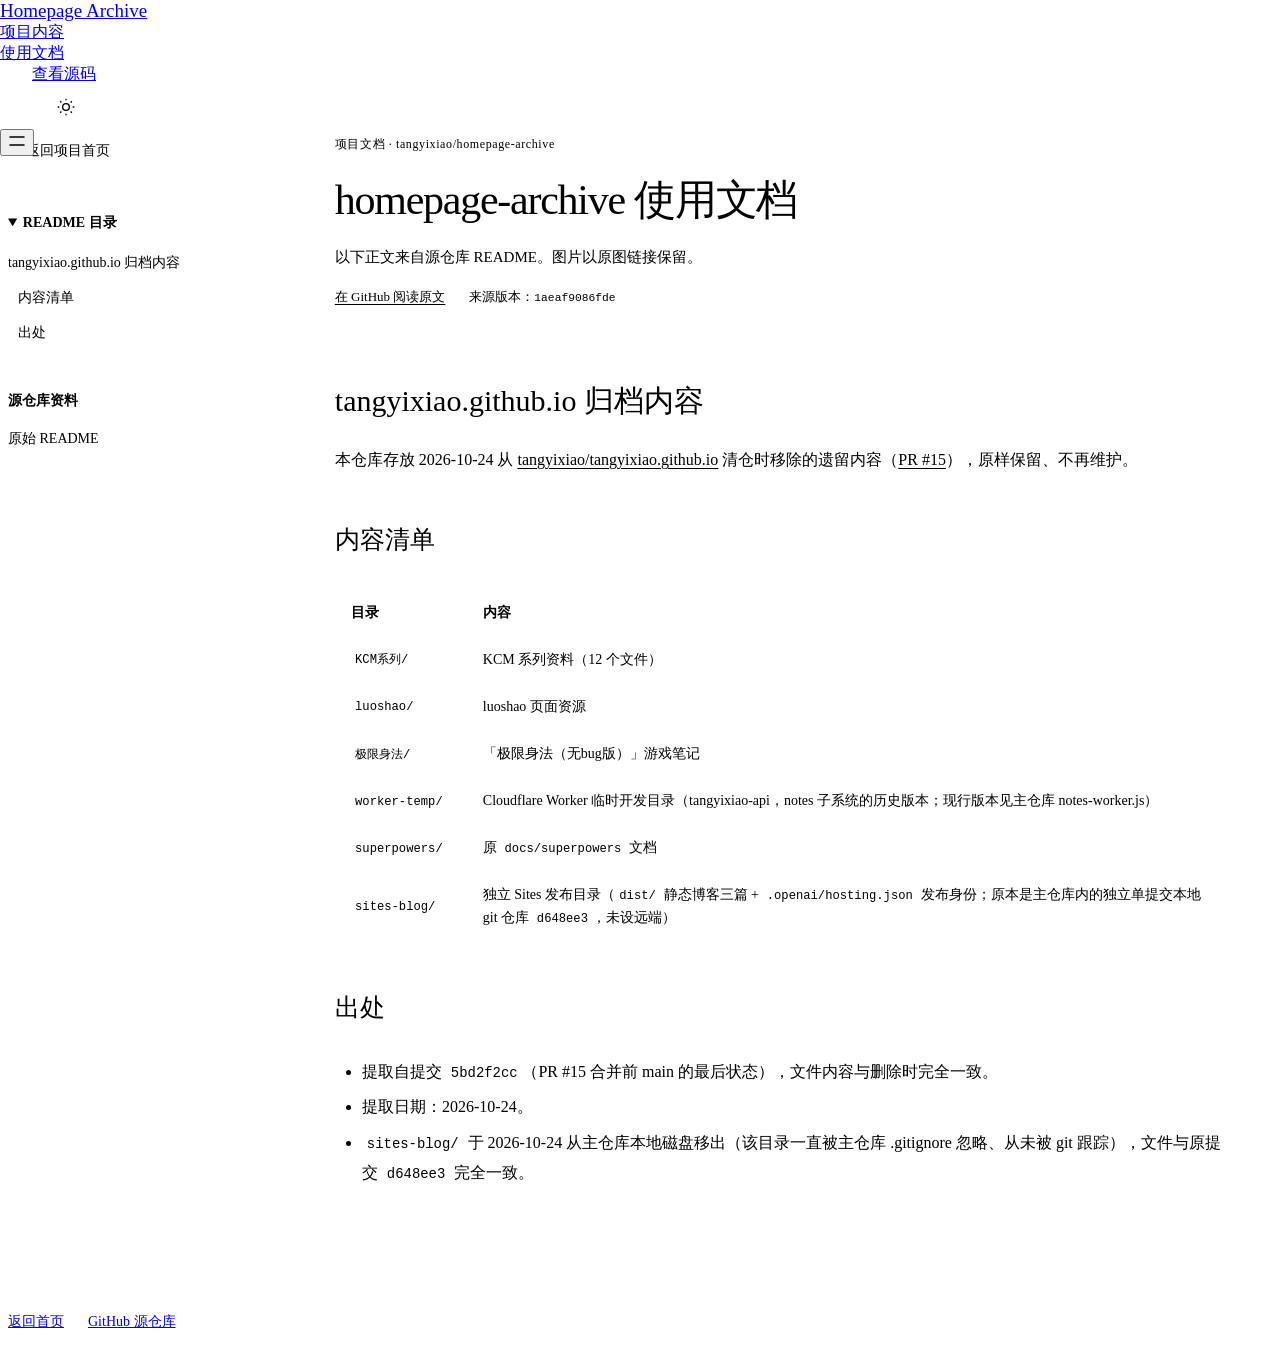
==== docs.html @ c4706e4e "docs(pages): add project introduction website" ====
<!doctype html>
<html lang="zh-CN" data-project="homepage-archive" data-docs="true"><head>
<meta charset="utf-8"><meta name="viewport" content="width=device-width, initial-scale=1">
<title>homepage-archive · 使用文档</title><link rel="stylesheet" href="assets/system.css"><link rel="stylesheet" href="assets/ui/cards.css"><link rel="stylesheet" href="assets/motion/motion.css"><link rel="stylesheet" href="assets/layout/layout.css"><link rel="stylesheet" href="assets/page.css"><!-- <html lang="en" data-radius="sharp">; keep this <style> after the links: layout.css resets --ly-scale -->
<style>
:root {
  --p-bg: #fafafa; --p-surface: #f0f1f3; --p-ink: #171717; --p-muted: #595959;
  --p-accent: #1748ca; --p-accent-ink: #fafafa; --p-action: #1748ca; --p-action-ink: #fafafa;
  --p-inv-bg: #171717; --p-inv-surface: #242424; --p-inv-ink: #fafafa; --p-inv-muted: #9b9b9b;
  --p-inv-accent: #fafafa; --p-inv-accent-ink: #171717; --p-inv-action: #fafafa; --p-inv-action-ink: #171717;
  --font-display: "Geist", system-ui, sans-serif;
  --font-text: "Geist", system-ui, sans-serif;
  --font-mono: "Geist Mono", ui-monospace, "SFMono-Regular", Menlo, Consolas, monospace;
  --display-weight: 500;
  --display-tracking: -0.035em;
  --display-tracking-xl: -0.045em;
}
</style><style>html[data-theme="light"]{--p-bg:#fafafa;--p-surface:#f0f1f3;--p-ink:#171717;--p-muted:#595959;--p-accent:#1748ca;--p-accent-ink:#ffffff;--p-action:#1748ca;--p-action-ink:#ffffff;color-scheme:light}html[data-theme="dark"]{--p-bg:#131517;--p-surface:#202427;--p-ink:#f0f1f2;--p-muted:#b5bbc1;--p-accent:#a4c2ff;--p-accent-ink:#131517;--p-action:#a4c2ff;--p-action-ink:#131517;color-scheme:dark}</style><script src="assets/theme.js"></script><link rel="icon" href="favicon.svg" type="image/svg+xml">
<link rel="stylesheet" href="assets/docs.css"></head><body class="docs-page">
<header class="nav"><div class="wrap nav__bar"><a class="skip-link" href="#docs-content">跳到正文</a><a class="nav__logo" href="index.html#top">Homepage Archive</a><nav class="nav__links" aria-label="章节导航"><div class="nav__item"><a class="nav__link" href="index.html#work">项目内容</a></div><div class="nav__item"><a class="nav__link" href="docs.html">使用文档</a></div></nav><div class="nav__actions"><a class="btn btn--primary" href="https://github.com/tangyixiao/homepage-archive">查看源码</a><button class="theme-toggle" type="button" data-theme-toggle aria-label="切换深浅色" aria-pressed="false"><svg width="20" height="20" viewBox="0 0 24 24" fill="none" stroke="currentColor" stroke-width="1.6" aria-hidden="true"><circle cx="12" cy="12" r="4"/><path d="M12 2v2m0 16v2M2 12h2m16 0h2M5 5l1.5 1.5m11 11L19 19M5 19l1.5-1.5m11-11L19 5"/></svg></button></div><button class="nav__toggle" type="button" aria-expanded="false" aria-label="菜单"><svg width="18" height="18" viewBox="0 0 18 18" aria-hidden="true"><path d="M2 5h14M2 13h14" stroke="currentColor" stroke-width="1.6" stroke-linecap="round"/></svg></button></div></header>
<main class="docs-shell wrap" id="top">
<aside class="docs-sidebar" aria-label="文档导航">
<a class="docs-home" href="index.html">← 返回项目首页</a>
<details class="docs-toc" open><summary>README 目录</summary><nav aria-label="README 目录"><ol><li class="docs-level-1"><a href="#tangyixiaogithubio-归档内容">tangyixiao.github.io 归档内容</a></li><li class="docs-level-2"><a href="#内容清单">内容清单</a></li><li class="docs-level-2"><a href="#出处">出处</a></li></ol></nav></details>
<div class="docs-resources"><p>源仓库资料</p><ul><li><a href="https://github.com/tangyixiao/homepage-archive/blob/1aeaf9086fde615fcf090c65d176215f08073a27/README.md">原始 README</a></li></ul></div>
</aside>
<div class="docs-main"><header class="docs-heading"><p class="docs-eyebrow">项目文档 · tangyixiao/homepage-archive</p>
<h1>homepage-archive 使用文档</h1><p>以下正文来自源仓库 README。图片以原图链接保留。</p>
<div class="docs-source"><a href="https://github.com/tangyixiao/homepage-archive/blob/1aeaf9086fde615fcf090c65d176215f08073a27/README.md">在 GitHub 阅读原文</a><span>来源版本：<code>1aeaf9086fde</code></span></div></header>
<article class="docs-markdown" id="docs-content" tabindex="-1"><h1 id="tangyixiaogithubio-归档内容">tangyixiao.github.io 归档内容</h1>
<p>本仓库存放 2026-10-24 从 <a href="https://github.com/tangyixiao/tangyixiao.github.io">tangyixiao/tangyixiao.github.io</a> 清仓时移除的遗留内容（<a href="https://github.com/tangyixiao/tangyixiao.github.io/pull/15">PR #15</a>），原样保留、不再维护。</p>
<h2 id="内容清单">内容清单</h2>
<table>
<thead>
<tr>
<th>目录</th>
<th>内容</th>
</tr>
</thead>
<tbody>
<tr>
<td><code>KCM系列/</code></td>
<td>KCM 系列资料（12 个文件）</td>
</tr>
<tr>
<td><code>luoshao/</code></td>
<td>luoshao 页面资源</td>
</tr>
<tr>
<td><code>极限身法/</code></td>
<td>「极限身法（无bug版）」游戏笔记</td>
</tr>
<tr>
<td><code>worker-temp/</code></td>
<td>Cloudflare Worker 临时开发目录（tangyixiao-api，notes 子系统的历史版本；现行版本见主仓库 notes-worker.js）</td>
</tr>
<tr>
<td><code>superpowers/</code></td>
<td>原 <code>docs/superpowers</code> 文档</td>
</tr>
<tr>
<td><code>sites-blog/</code></td>
<td>独立 Sites 发布目录（<code>dist/</code> 静态博客三篇 + <code>.openai/hosting.json</code> 发布身份；原本是主仓库内的独立单提交本地 git 仓库 <code>d648ee3</code>，未设远端）</td>
</tr>
</tbody>
</table>
<h2 id="出处">出处</h2>
<ul>
<li>提取自提交 <code>5bd2f2cc</code>（PR #15 合并前 main 的最后状态），文件内容与删除时完全一致。</li>
<li>提取日期：2026-10-24。</li>
<li><code>sites-blog/</code> 于 2026-10-24 从主仓库本地磁盘移出（该目录一直被主仓库 .gitignore 忽略、从未被 git 跟踪），文件与原提交 <code>d648ee3</code> 完全一致。</li>
</ul>
</article>
</div></main><footer class="docs-footer wrap"><a href="index.html">返回首页</a><a href="https://github.com/tangyixiao/homepage-archive">GitHub 源仓库</a></footer>
<script type="module" src="assets/system.js"></script></body></html>
---- assets/page.css ----
/* Page composition over the unmodified taste system. Source excerpts and photographs are the work. */
:root{--font-text:"Geist","PingFang SC","Microsoft YaHei",sans-serif;--font-display:"Geist","PingFang SC","Microsoft YaHei",sans-serif}
h1,h2,h3{font-weight:500;text-wrap:balance}h1{max-width:16ch}p{line-height:1.75}.nav__logo{font-size:19px;max-width:45%;overflow-wrap:anywhere}.nav__links{margin-left:auto}.nav__actions{margin-left:32px}.project-fact{margin-top:32px;font-size:14px;color:var(--muted)}
.hero__text{min-width:0}.hero__lead{max-width:40ch}.hero__media.material-media{background:none;border:0;box-shadow:none}.hero__media.material-media> *{width:100%;height:100%;display:block}.material-media .source-preview{height:100%;min-height:480px}.project-picture{display:block;overflow:hidden;width:100%;height:100%;background:var(--surface)}.project-picture img{width:100%;height:100%;object-fit:cover;display:block}.picture--contain img{object-fit:contain}.picture--contain{background:var(--surface)}
.material-stage{overflow:hidden;min-height:0}.material-stage>.project-picture{border-radius:0;background:transparent}.material-stage .picture--contain img{object-fit:contain}.source-preview{display:flex;flex-direction:column;border:1px solid var(--line);background:var(--surface);overflow:hidden;border-radius:var(--r-lg);color:var(--ink)}.source-path{font:500 14px/1.5 var(--font-mono);padding:20px 24px;border-bottom:1px solid var(--line);overflow-wrap:anywhere}.source-preview pre{margin:0;padding:28px 24px;overflow:auto;white-space:pre-wrap;overflow-wrap:anywhere;min-height:0;font:400 15px/1.85 var(--font-mono);color:var(--ink)}
.project-fact:empty{display:none}.statement-source{margin-top:48px;height:320px}.statement-source .source-preview{height:100%}.hero--statement h1{max-width:18ch}.hero--statement .hero__lead{max-width:62ch}.hero--statement .hero__in{max-width:none}
.hero__head{display:grid;grid-template-columns:minmax(0,7fr) minmax(0,4fr);gap:72px}.hero--product h1{font-size:clamp(42px,5vw,72px);max-width:18ch;letter-spacing:-.035em;line-height:1.1}.hero--product .hero__lead{margin-top:0}.hero--product .material-stage{height:100%;min-height:260px;margin-top:32px}.product-intro{align-self:start}.product-intro .project-fact{margin-top:24px}
.work-grid{display:grid;grid-template-columns:minmax(0,5fr) minmax(0,6fr);gap:calc(100% / 12 + 24px)}.feature-rows{margin:0;padding:0;list-style:none}.feature-rows li{padding:24px 0;border-bottom:1px solid var(--line)}.feature-rows li:first-child{padding-top:0}.feature-rows h3{font-size:24px;line-height:1.4;margin:0 0 12px}.feature-rows p{margin:0;font-size:16px;line-height:1.75}.work-material{min-width:0;min-height:400px}.usage-block{height:100%;background:var(--surface);padding:32px;border:1px solid var(--line);border-radius:var(--r-lg);display:flex;flex-direction:column;gap:24px;justify-content:center}.usage-block>p{font-size:20px;margin:0}.usage-block pre{font:400 16px/1.8 var(--font-mono);margin:0;white-space:pre-wrap;overflow-wrap:anywhere}.usage-block .link{align-self:flex-start}.supporting-pictures{display:grid;grid-template-columns:1fr;gap:24px;height:100%;max-height:480px}.supporting-pictures>.project-picture{min-height:0;max-height:228px}.supporting-pictures>.project-picture:only-child{max-height:480px}
.photo-pair{display:grid;grid-template-columns:1fr 1fr;gap:24px;height:calc(100% - 140px);min-height:300px;max-height:520px}.photo-pair a{display:block;overflow:hidden}.photo-pair img{width:100%;height:100%;object-fit:cover;display:block}.flag-field{display:grid;grid-template-columns:repeat(4,1fr);gap:48px;align-items:center;justify-items:center;width:100%;height:100%}.flag-field a{display:block;width:100%;overflow:hidden}.flag-field img{display:block;width:100%;height:auto;max-height:320px;object-fit:contain;image-rendering:auto}
.closing-head{display:grid;grid-template-columns:1fr auto;gap:24px 72px;align-content:start}.closing-head h2{grid-column:1;font-size:clamp(30px,3.4vw,48px);margin:0}.closing-head>p{grid-column:1;max-width:68ch;margin:0;font-size:17px}.closing-head>.btn{grid-column:2;grid-row:1/3;align-self:start}.closing-directory{display:flex;flex-direction:column;justify-content:flex-end;min-height:0}.footer.closing>.wrap{display:grid;grid-template-rows:1fr 1fr;gap:48px}.footer__grid{display:grid;grid-template-columns:1fr 1fr;gap:48px}.footer-name{font-size:32px;line-height:1.3;font-weight:500;margin:0 0 16px}.footer__grid p{font-size:16px}.resource-links{display:grid;grid-template-columns:1fr 1fr;gap:18px 32px;align-content:start}.resource-links .link{font-size:16px;overflow-wrap:anywhere;justify-self:start}.footer__legal{display:flex;align-items:baseline;flex-wrap:wrap;gap:24px;font-size:13px;border-top:1px solid var(--line);margin-top:48px;padding-top:24px}.credits summary{cursor:pointer}.credits ul{padding-left:16px}.credits a{overflow-wrap:anywhere}
html[data-project="OJ-NEXUS"] .source-preview,html[data-project="OJ-NEXUS"] .usage-block{border-radius:4px}html[data-project="OJ-NEXUS"] *{animation:none!important}
@media(min-width:640px) and (max-width:1023px){.work-grid{grid-template-columns:1fr;gap:32px}.feature-rows{display:grid;grid-template-columns:repeat(3,1fr);gap:24px}.feature-rows li{padding:0;border:0}.feature-rows h3{font-size:20px}.work-material{min-height:260px;height:300px}.hero__head{gap:32px}.material-media .source-preview{min-height:240px}.photo-pair{height:440px}.statement-source{height:300px}}
@media(max-width:639px){.nav__logo{font-size:16px;max-width:48%}.nav__actions{margin-left:auto}.nav__actions .btn{padding-inline:16px;font-size:14px}.hero--split h1,.hero--statement h1,.hero--product h1{font-size:clamp(30px,9vw,38px);line-height:1.15;max-width:18ch}.hero__lead{font-size:18px;line-height:1.65}.project-fact{margin-top:16px;font-size:13px}.hero__media.material-media{height:auto;min-height:0;flex:1}.material-media .source-preview{min-height:0;height:100%}.source-path{padding:12px 16px;font-size:13px}.source-preview pre{padding:16px;font-size:13px;line-height:1.7}.hero__head{display:block}.hero--product .hero__lead{margin-top:20px}.hero--product .material-stage{min-height:180px;margin-top:24px;flex:1}.hero--product .hero__in{display:flex;flex-direction:column}.hero--product .product-intro .project-fact{margin-top:16px}.work-grid{grid-template-columns:1fr;gap:32px}.feature-rows{display:block}.feature-rows li{padding:16px 0}.feature-rows h3{font-size:20px;margin-bottom:8px}.feature-rows p{font-size:16px}.work-material{min-height:220px;height:260px}.usage-block{padding:24px;gap:16px}.usage-block pre{font-size:14px}.photo-pair{grid-template-columns:1fr;gap:16px;height:calc(100% - 130px);max-height:none;min-height:0}.photo-pair a{min-height:180px}.flag-field{grid-template-columns:repeat(2,1fr);gap:24px}.flag-field img{max-height:140px}.statement-source{height:220px;margin-top:24px}.closing-head{display:flex;flex-direction:column;gap:24px}.closing-head>p{font-size:16px}.closing-head>.btn{align-self:stretch}.footer.closing>.wrap{grid-template-rows:auto 1fr;gap:48px}.footer__grid{grid-template-columns:1fr;gap:24px}.footer-name{font-size:28px}.resource-links{gap:16px}.footer__legal{margin-top:32px;gap:16px}.supporting-pictures{max-height:260px;grid-template-columns:1fr 1fr;gap:12px}.supporting-pictures>.project-picture{max-height:none}.photo-pair img{object-fit:cover}#work:has(.work-grid){--hm:2}#use{--hm:2}}
.skip-link{position:absolute;left:-10000px;top:auto;width:1px;height:1px;overflow:hidden}.skip-link:focus{left:var(--gutter);top:8px;width:auto;height:auto;background:var(--bg);padding:16px;z-index:20}.hero__head>:first-child{grid-column:1}.hero__head>.product-intro{grid-column:2}.hero--product .hero__stage.material-stage{border-radius:0}
@media(min-width:640px) and (max-width:1023px){.work-material{height:42vh;min-height:320px}.supporting-pictures{max-height:none}.supporting-pictures>.project-picture:only-child{max-height:none}.supporting-pictures>.project-picture{max-height:none;flex:1}.supporting-pictures{grid-template-rows:1fr 1fr}}
@media(max-width:639px){#work:has(.work-grid),#use{--hm:1}.nav__logo{max-width:53%;font-size:15px}.nav__actions{margin-left:auto}.nav__actions .btn{padding-inline:12px}.hero--product .hero__stage.material-stage{aspect-ratio:auto;flex:1}.hero__head>:first-child,.hero__head>.product-intro{grid-column:auto}}
.theme-toggle{height:44px;width:44px;display:grid;place-items:center;flex:0 0 44px;cursor:pointer;color:var(--ink);background:transparent;border:1px solid var(--line);border-radius:var(--r-btn);margin-left:12px;transition:background 180ms,transform 180ms}.theme-toggle:hover{background:var(--surface)}.theme-toggle:active{transform:translateY(1px)}.theme-toggle:focus-visible{outline:2px solid var(--accent);outline-offset:3px}
@media(min-width:1024px){.work-material{height:500px;min-height:500px}.work-material>.source-preview{height:100%}.hero--split h1{font-size:clamp(38px,4.5vw,64px)}}
@media(max-width:639px){.nav__logo{max-width:42%;font-size:14px}.nav__actions{margin-left:auto}.nav__toggle{margin-left:8px}.theme-toggle{margin-left:8px;width:36px;flex-basis:36px;height:40px}.nav__actions .btn{font-size:13px;padding-inline:10px}.nav__logo{line-height:1.3}.hero--product h1{font-size:32px}.source-path{line-height:1.6}}
@media(min-width:1024px){.hero__head{grid-template-columns:repeat(12,minmax(0,1fr));gap:24px;align-items:start}.hero__head>:first-child{grid-column:1/span 6}.hero__head>.product-intro{grid-column:7/span 6}.hero--product h1,.hero--split h1{font-size:60px}.work-grid{grid-template-columns:repeat(12,minmax(0,1fr));gap:24px}.feature-rows{grid-column:1/span 6;padding-right:48px}.work-material{grid-column:7/span 6}.work-grid .source-preview{height:100%}}
@media(min-width:640px) and (max-width:1023px){.hero__head{display:block}.product-intro{margin-top:24px}.product-intro .hero__lead{max-width:60ch}.hero--product h1{max-width:none}.hero__head .project-fact{margin-top:16px}.hero--product .hero__stage.material-stage{margin-top:24px}}
@media(max-width:639px){.work-material{height:236px;min-height:236px}.feature-rows h3{font-size:19px}.feature-rows li{padding:14px 0}.feature-rows p{line-height:1.65}}
@media(min-width:1024px){.work-material{height:min(500px,calc(100svh - 300px));min-height:0}.hero--product h1{font-size:clamp(40px,4.16vw,60px)}}
.work-material>.source-preview{height:100%}.source-preview pre{flex:1}.usage-block{justify-content:space-between}.supporting-pictures:has(>:only-child){grid-template-rows:1fr}
/* Real quoted source can contain arrays, Markdown brackets and the word placeholder.
   Keep kit diagnostics intact, but do not outline authentic source as unfinished page copy. */
.source-preview code[data-placeholder],.usage-block code[data-placeholder],.docs-markdown [data-placeholder]{outline:none}
.hero--product .hero__stage.material-stage{background:none}
.nav:not(.is-open) .nav__actions>.theme-toggle{display:grid}
@media(max-width:639px){.nav__logo{white-space:normal;max-width:40%;font-size:13px;line-height:1.35;min-width:0}.nav__bar{gap:8px}.nav__actions{gap:8px}.nav .nav__actions>.theme-toggle{margin-left:0}}
---- assets/docs.css ----
/* Long-form README layout. Shared palette and theme controls stay authoritative. */
html[data-docs]{scroll-padding-top:110px}
.docs-page{min-height:100vh;color:var(--ink);background:var(--bg)}
.docs-page>.nav{position:fixed;inset:0 0 auto;z-index:50;background:var(--bg);border-bottom:1px solid var(--line)}
.docs-page .nav__bar{min-height:76px}
.docs-page .nav__logo{max-width:48%}
.docs-page .docs-shell{display:grid;grid-template-columns:minmax(210px,250px) minmax(0,1fr);gap:clamp(36px,6vw,96px);padding-top:126px;padding-bottom:96px;align-items:start;min-height:0;height:auto}
.docs-sidebar{position:sticky;top:108px;min-width:0;max-height:calc(100vh - 132px);overflow:auto;scrollbar-width:thin;padding-right:12px;font-size:14px}
.docs-home{display:inline-block;font-size:14px;font-weight:500;color:var(--ink);text-decoration:none;padding-block:8px}
.docs-home:hover{color:var(--accent)}
.docs-toc{margin-top:24px;border-top:1px solid var(--line);padding-top:20px}
.docs-toc summary{font-weight:600;cursor:pointer;line-height:1.5}
.docs-toc ol,.docs-resources ul{list-style:none;padding:0;margin:16px 0 0}
.docs-toc li{margin:0 0 8px;line-height:1.5;overflow-wrap:anywhere}
.docs-toc .docs-level-2{padding-left:10px}.docs-toc .docs-level-3{padding-left:22px}
.docs-toc a,.docs-resources a{color:var(--muted);text-decoration:none;display:inline-block;padding-block:3px}
.docs-toc a:hover,.docs-resources a:hover{color:var(--ink);text-decoration:underline;text-underline-offset:4px}
.docs-resources{border-top:1px solid var(--line);margin-top:24px;padding-top:20px}
.docs-resources>p{margin:0;font-weight:600;line-height:1.5}.docs-resources li{margin-bottom:8px;overflow-wrap:anywhere}
.docs-main{min-width:0;max-width:900px}
.docs-heading{padding-bottom:32px;margin-bottom:40px;border-bottom:1px solid var(--line)}
.docs-eyebrow{font-size:12px;letter-spacing:.05em;color:var(--muted);overflow-wrap:anywhere;margin:0 0 20px}
.docs-heading h1{font-size:clamp(28px,3.4vw,42px);line-height:1.2;letter-spacing:-.03em;max-width:none;margin:0 0 20px;overflow-wrap:anywhere}
.docs-heading>p:not(.docs-eyebrow){font-size:15px;color:var(--muted);line-height:1.7;margin:0 0 16px}
.docs-source{display:flex;gap:12px 24px;flex-wrap:wrap;font-size:13px;line-height:1.6;color:var(--muted)}
.docs-source a,.docs-markdown a{color:var(--accent);text-decoration:underline;text-underline-offset:3px;overflow-wrap:anywhere}
.docs-markdown{font-size:16px;line-height:1.85;overflow-wrap:anywhere;min-width:0}
.docs-markdown>:first-child{margin-top:0}.docs-markdown>:last-child{margin-bottom:0}
.docs-markdown h1,.docs-markdown h2,.docs-markdown h3,.docs-markdown h4,.docs-markdown h5,.docs-markdown h6{max-width:none;scroll-margin-top:110px;line-height:1.4;text-wrap:initial}
.docs-markdown h1{font-size:30px;margin:48px 0 24px}.docs-markdown h2{font-size:25px;margin:48px 0 20px;padding-bottom:12px;border-bottom:1px solid var(--line)}
.docs-markdown h3{font-size:20px;margin:36px 0 16px}.docs-markdown h4,.docs-markdown h5,.docs-markdown h6{font-size:17px;margin:28px 0 14px}
.docs-markdown p,.docs-markdown ul,.docs-markdown ol,.docs-markdown blockquote,.docs-markdown pre,.docs-markdown table{margin:0 0 22px}
.docs-markdown ul,.docs-markdown ol{padding-left:1.7em}.docs-markdown li{margin-bottom:6px}.docs-markdown li>p{margin-bottom:10px}
.docs-markdown strong{font-weight:650}.docs-markdown hr{border:0;border-top:1px solid var(--line);margin:36px 0}
.docs-markdown blockquote{border-left:3px solid var(--line);padding:4px 0 4px 20px;color:var(--muted)}.docs-markdown blockquote>:last-child{margin-bottom:0}
.docs-markdown pre{background:var(--surface);border:1px solid var(--line);padding:20px 24px;max-width:100%;overflow:auto;border-radius:4px;white-space:pre;tab-size:4}
.docs-markdown code,.docs-source code{font-family:var(--font-mono,ui-monospace,Consolas,monospace);font-size:.87em}
.docs-markdown :not(pre)>code{background:var(--surface);padding:.12em .35em;border-radius:3px;box-decoration-break:clone}
.docs-markdown pre code{font-size:13px;line-height:1.8;white-space:pre;overflow-wrap:normal;color:var(--ink)}
.docs-markdown table{display:block;max-width:100%;overflow-x:auto;border-collapse:collapse;font-size:14px;line-height:1.65}
.docs-markdown th,.docs-markdown td{padding:12px 16px;border:1px solid var(--line);text-align:left;min-width:100px}
.docs-markdown th{font-weight:600;background:var(--surface)}.docs-markdown .docs-image-link{font-size:14px}
.docs-page .footer.closing,.docs-page .footer.closing>.wrap{height:auto;min-height:0;max-height:none;display:block}
.docs-page .footer.closing{padding-top:56px;padding-bottom:32px}.docs-page .closing-head{margin-bottom:48px}
.docs-footer{display:flex;gap:24px;padding-top:24px;padding-bottom:32px;border-top:1px solid var(--line);font-size:14px}
.docs-page :focus-visible{outline:2px solid var(--accent);outline-offset:4px}
@media(max-width:1023px){.docs-page .docs-shell{grid-template-columns:minmax(180px,210px) minmax(0,1fr);gap:32px}.docs-markdown{font-size:15px}}
@media(max-width:767px){.docs-page .nav__bar{min-height:68px}.docs-page .docs-shell{display:block;padding-top:100px;padding-bottom:56px}.docs-sidebar{position:static;max-height:none;overflow:visible;padding:0;margin-bottom:36px}.docs-toc{margin-top:16px;padding-top:16px}.docs-toc nav{max-height:260px;overflow:auto;padding-right:8px}.docs-resources{margin-top:16px;padding-top:16px}.docs-resources ul{display:flex;flex-wrap:wrap;gap:4px 20px;margin-top:8px}.docs-resources li{margin:0}.docs-heading{margin-bottom:28px;padding-bottom:24px}.docs-heading h1{font-size:29px}.docs-markdown h1{font-size:25px}.docs-markdown h2{font-size:22px;margin-top:36px}.docs-markdown h3{font-size:19px}.docs-markdown pre{padding:16px}.docs-markdown th,.docs-markdown td{padding:10px 12px}.docs-source{gap:8px 16px}}
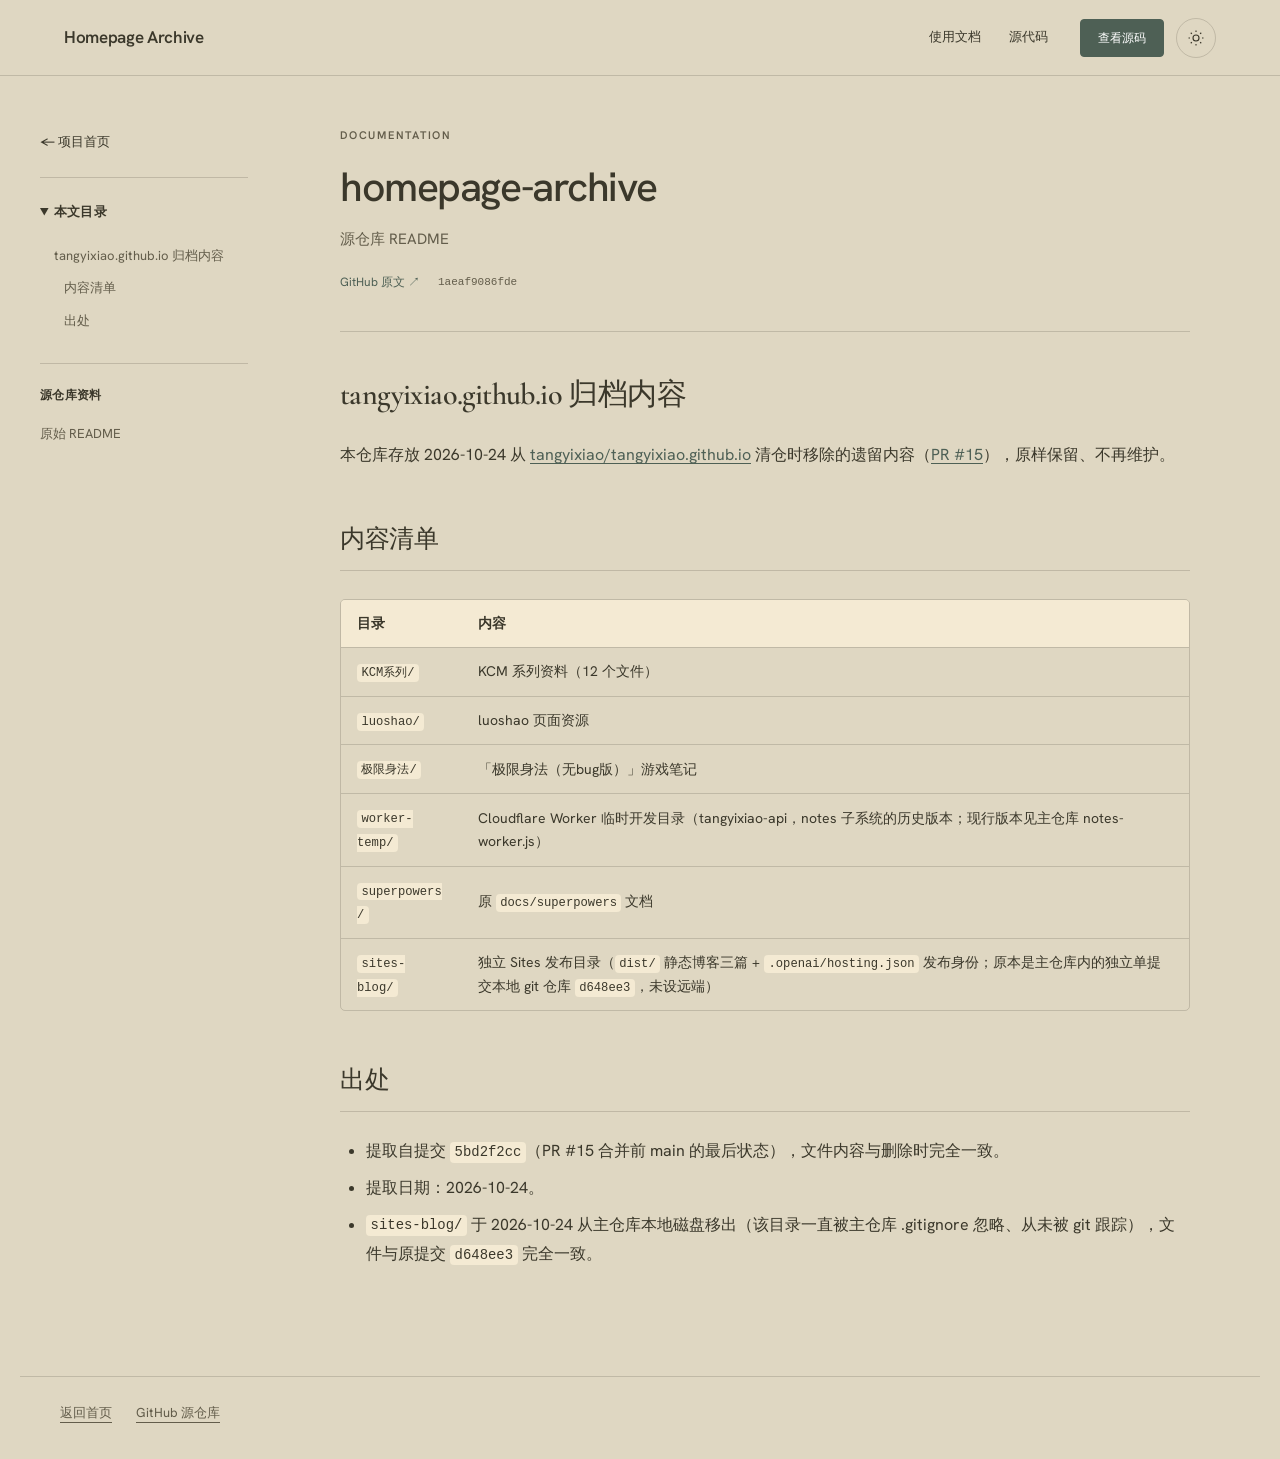
==== commit 8da64449: "docs(pages): polish source and mobile presentation" ====
--- a/docs.html
+++ b/docs.html
@@ -1,36 +1,16 @@
-<!doctype html>
-<html lang="zh-CN" data-project="homepage-archive" data-docs="true"><head>
-<meta charset="utf-8"><meta name="viewport" content="width=device-width, initial-scale=1">
-<title>homepage-archive · 使用文档</title><link rel="stylesheet" href="assets/system.css"><link rel="stylesheet" href="assets/ui/cards.css"><link rel="stylesheet" href="assets/motion/motion.css"><link rel="stylesheet" href="assets/layout/layout.css"><link rel="stylesheet" href="assets/page.css"><!-- <html lang="en" data-radius="sharp">; keep this <style> after the links: layout.css resets --ly-scale -->
-<style>
-:root {
-  --p-bg: #fafafa; --p-surface: #f0f1f3; --p-ink: #171717; --p-muted: #595959;
-  --p-accent: #1748ca; --p-accent-ink: #fafafa; --p-action: #1748ca; --p-action-ink: #fafafa;
-  --p-inv-bg: #171717; --p-inv-surface: #242424; --p-inv-ink: #fafafa; --p-inv-muted: #9b9b9b;
-  --p-inv-accent: #fafafa; --p-inv-accent-ink: #171717; --p-inv-action: #fafafa; --p-inv-action-ink: #171717;
-  --font-display: "Geist", system-ui, sans-serif;
-  --font-text: "Geist", system-ui, sans-serif;
-  --font-mono: "Geist Mono", ui-monospace, "SFMono-Regular", Menlo, Consolas, monospace;
-  --display-weight: 500;
-  --display-tracking: -0.035em;
-  --display-tracking-xl: -0.045em;
-}
-</style><style>html[data-theme="light"]{--p-bg:#fafafa;--p-surface:#f0f1f3;--p-ink:#171717;--p-muted:#595959;--p-accent:#1748ca;--p-accent-ink:#ffffff;--p-action:#1748ca;--p-action-ink:#ffffff;color-scheme:light}html[data-theme="dark"]{--p-bg:#131517;--p-surface:#202427;--p-ink:#f0f1f2;--p-muted:#b5bbc1;--p-accent:#a4c2ff;--p-accent-ink:#131517;--p-action:#a4c2ff;--p-action-ink:#131517;color-scheme:dark}</style><script src="assets/theme.js"></script><link rel="icon" href="favicon.svg" type="image/svg+xml">
-<link rel="stylesheet" href="assets/docs.css"></head><body class="docs-page">
-<header class="nav"><div class="wrap nav__bar"><a class="skip-link" href="#docs-content">跳到正文</a><a class="nav__logo" href="index.html#top">Homepage Archive</a><nav class="nav__links" aria-label="章节导航"><div class="nav__item"><a class="nav__link" href="index.html#work">项目内容</a></div><div class="nav__item"><a class="nav__link" href="docs.html">使用文档</a></div></nav><div class="nav__actions"><a class="btn btn--primary" href="https://github.com/tangyixiao/homepage-archive">查看源码</a><button class="theme-toggle" type="button" data-theme-toggle aria-label="切换深浅色" aria-pressed="false"><svg width="20" height="20" viewBox="0 0 24 24" fill="none" stroke="currentColor" stroke-width="1.6" aria-hidden="true"><circle cx="12" cy="12" r="4"/><path d="M12 2v2m0 16v2M2 12h2m16 0h2M5 5l1.5 1.5m11 11L19 19M5 19l1.5-1.5m11-11L19 5"/></svg></button></div><button class="nav__toggle" type="button" aria-expanded="false" aria-label="菜单"><svg width="18" height="18" viewBox="0 0 18 18" aria-hidden="true"><path d="M2 5h14M2 13h14" stroke="currentColor" stroke-width="1.6" stroke-linecap="round"/></svg></button></div></header>
-<main class="docs-shell wrap" id="top">
-<aside class="docs-sidebar" aria-label="文档导航">
-<a class="docs-home" href="index.html">← 返回项目首页</a>
-<details class="docs-toc" open><summary>README 目录</summary><nav aria-label="README 目录"><ol><li class="docs-level-1"><a href="#tangyixiaogithubio-归档内容">tangyixiao.github.io 归档内容</a></li><li class="docs-level-2"><a href="#内容清单">内容清单</a></li><li class="docs-level-2"><a href="#出处">出处</a></li></ol></nav></details>
-<div class="docs-resources"><p>源仓库资料</p><ul><li><a href="https://github.com/tangyixiao/homepage-archive/blob/1aeaf9086fde615fcf090c65d176215f08073a27/README.md">原始 README</a></li></ul></div>
-</aside>
-<div class="docs-main"><header class="docs-heading"><p class="docs-eyebrow">项目文档 · tangyixiao/homepage-archive</p>
-<h1>homepage-archive 使用文档</h1><p>以下正文来自源仓库 README。图片以原图链接保留。</p>
-<div class="docs-source"><a href="https://github.com/tangyixiao/homepage-archive/blob/1aeaf9086fde615fcf090c65d176215f08073a27/README.md">在 GitHub 阅读原文</a><span>来源版本：<code>1aeaf9086fde</code></span></div></header>
-<article class="docs-markdown" id="docs-content" tabindex="-1"><h1 id="tangyixiaogithubio-归档内容">tangyixiao.github.io 归档内容</h1>
+<!doctype html><html lang="zh-CN" data-docs="v3" data-project="homepage-archive"><head>
+<meta charset="utf-8"><meta name="viewport" content="width=device-width,initial-scale=1">
+<title>homepage-archive · 文档</title><link rel="stylesheet" href="assets/fonts/fonts.css"><link rel="stylesheet" href="assets/fonts/display.css"><link rel="stylesheet" href="assets/site.css"><link rel="stylesheet" href="assets/docs-v3.css"><link rel="stylesheet" href="assets/three/view3d.css"><link rel="stylesheet" href="assets/polish.css"><style>:root{--font-body:"Hanken Grotesk","PingFang SC","Microsoft YaHei",sans-serif;--font-text:var(--font-body);--model-accent:var(--accent);--font-display:"Cormorant Garamond","Songti SC","SimSun",serif;--font-mono:"Geist Mono","SFMono-Regular",Consolas,monospace}html[data-theme="light"]{--bg:#DFD7C2;--surface:#F4EAD3;--ink:#3B382B;--muted:#635d4b;--accent:#4e6055;--accent-ink:#FFFFFF;--line:color-mix(in srgb,#3B382B 19%,transparent);color-scheme:light}html[data-theme="dark"]{--bg:#23241B;--surface:#35392B;--ink:#EFE8D0;--muted:#aeb69a;--accent:#a3c6af;--accent-ink:#000000;--line:color-mix(in srgb,#EFE8D0 19%,transparent);color-scheme:dark}</style><script src="assets/theme.js"></script><link rel="stylesheet" href="assets/docs-v3.css"></head>
+<body class="docs-page"><header class="nav site-nav"><div class="wrap nav-inner"><a class="skip-link" href="#docs-content">跳到正文</a><a class="site-brand" href="index.html">Homepage Archive</a><nav class="site-links" aria-label="项目导航"><a href="docs.html">使用文档</a><a href="https://github.com/tangyixiao/homepage-archive">源代码</a></nav><div class="nav-controls"><a class="btn nav-cta" href="https://github.com/tangyixiao/homepage-archive">查看源码</a><button class="site-theme" type="button" data-theme-toggle aria-label="切换深浅色" aria-pressed="false"><svg width="18" height="18" viewBox="0 0 24 24" fill="none" stroke="currentColor" stroke-width="1.5" aria-hidden="true"><circle cx="12" cy="12" r="4"/><path d="M12 2v2m0 16v2M2 12h2m16 0h2M5 5l1.5 1.5m11 11L19 19M5 19l1.5-1.5m11-11L19 5"/></svg></button><button class="site-menu-toggle" data-menu-toggle type="button" aria-label="菜单" aria-expanded="false" aria-controls="site-drawer"><svg width="20" height="20" viewBox="0 0 20 20" fill="none" stroke="currentColor" stroke-width="1.4" aria-hidden="true"><path d="M3 6h14M3 14h14"/></svg></button></div></div><nav class="site-drawer" id="site-drawer" hidden><a href="index.html">项目首页</a><a href="docs.html">使用文档</a><a href="https://github.com/tangyixiao/homepage-archive">查看源码</a><p class="drawer-note">Homepage Archive</p></nav></header><div class="docs-shell" id="top">
+<aside class="docs-sidebar"><a class="docs-back" href="index.html">← 项目首页</a>
+<details class="docs-toc" open><summary>本文目录</summary><nav aria-label="文档目录"><ol><li class="docs-level-1"><a href="#tangyixiaogithubio-归档内容">tangyixiao.github.io 归档内容</a></li><li class="docs-level-2"><a href="#内容清单">内容清单</a></li><li class="docs-level-2"><a href="#出处">出处</a></li></ol></nav></details>
+<div class="docs-resources"><h2>源仓库资料</h2><ul><li><a href="https://github.com/tangyixiao/homepage-archive/blob/1aeaf9086fde615fcf090c65d176215f08073a27/README.md">原始 README</a></li></ul></div></aside>
+<main class="docs-main"><header class="docs-intro"><p class="docs-eyebrow">DOCUMENTATION</p>
+<h1>homepage-archive</h1><p>源仓库 README</p><div class="docs-source"><a href="https://github.com/tangyixiao/homepage-archive/blob/1aeaf9086fde615fcf090c65d176215f08073a27/README.md">GitHub 原文 ↗</a><code>1aeaf9086fde</code></div></header>
+<article class="docs-markdown" id="docs-content" tabindex="-1"><h1 id="tangyixiaogithubio-归档内容">tangyixiao.github.io 归档内容<a class="docs-heading-anchor" href="#tangyixiaogithubio-归档内容" aria-label="此标题的固定链接">#</a></h1>
 <p>本仓库存放 2026-10-24 从 <a href="https://github.com/tangyixiao/tangyixiao.github.io">tangyixiao/tangyixiao.github.io</a> 清仓时移除的遗留内容（<a href="https://github.com/tangyixiao/tangyixiao.github.io/pull/15">PR #15</a>），原样保留、不再维护。</p>
-<h2 id="内容清单">内容清单</h2>
-<table>
+<h2 id="内容清单">内容清单<a class="docs-heading-anchor" href="#内容清单" aria-label="此标题的固定链接">#</a></h2>
+<div class="docs-table-wrap" role="region" aria-label="表格，可横向滚动" tabindex="0"><table>
 <thead>
 <tr>
 <th>目录</th>
@@ -63,13 +43,12 @@
 <td>独立 Sites 发布目录（<code>dist/</code> 静态博客三篇 + <code>.openai/hosting.json</code> 发布身份；原本是主仓库内的独立单提交本地 git 仓库 <code>d648ee3</code>，未设远端）</td>
 </tr>
 </tbody>
-</table>
-<h2 id="出处">出处</h2>
+</table></div>
+<h2 id="出处">出处<a class="docs-heading-anchor" href="#出处" aria-label="此标题的固定链接">#</a></h2>
 <ul>
 <li>提取自提交 <code>5bd2f2cc</code>（PR #15 合并前 main 的最后状态），文件内容与删除时完全一致。</li>
 <li>提取日期：2026-10-24。</li>
 <li><code>sites-blog/</code> 于 2026-10-24 从主仓库本地磁盘移出（该目录一直被主仓库 .gitignore 忽略、从未被 git 跟踪），文件与原提交 <code>d648ee3</code> 完全一致。</li>
 </ul>
 </article>
-</div></main><footer class="docs-footer wrap"><a href="index.html">返回首页</a><a href="https://github.com/tangyixiao/homepage-archive">GitHub 源仓库</a></footer>
-<script type="module" src="assets/system.js"></script></body></html>+</main></div><footer class="docs-footer"><a href="index.html">返回首页</a><a href="https://github.com/tangyixiao/homepage-archive">GitHub 源仓库</a></footer><script src="assets/docs-v3.js" defer></script><script src="assets/site.js" defer></script></body></html>
--- a/assets/fonts/fonts.css
+++ b/assets/fonts/fonts.css
@@ -0,0 +1,49 @@
+@font-face {
+  font-family: 'Hanken Grotesk';
+  font-style: normal;
+  font-weight: 400;
+  font-display: swap;
+  src: url(cf4b8930b864b433.woff2) format('truetype');
+}
+@font-face {
+  font-family: 'Hanken Grotesk';
+  font-style: normal;
+  font-weight: 500;
+  font-display: swap;
+  src: url(bac34dd4b9537444.woff2) format('truetype');
+}
+@font-face {
+  font-family: 'Hanken Grotesk';
+  font-style: normal;
+  font-weight: 600;
+  font-display: swap;
+  src: url(0b905a4fc43ece05.woff2) format('truetype');
+}
+@font-face {
+  font-family: 'Newsreader';
+  font-style: normal;
+  font-weight: 400;
+  font-display: swap;
+  src: url(d6c65600eb0149bc.woff2) format('truetype');
+}
+@font-face {
+  font-family: 'Newsreader';
+  font-style: normal;
+  font-weight: 500;
+  font-display: swap;
+  src: url(3208926ba69d6886.woff2) format('truetype');
+}
+@font-face {
+  font-family: 'Newsreader';
+  font-style: normal;
+  font-weight: 600;
+  font-display: swap;
+  src: url(151ae355673a2936.woff2) format('truetype');
+}
+@font-face {
+  font-family: 'Newsreader';
+  font-style: normal;
+  font-weight: 700;
+  font-display: swap;
+  src: url(33e1f2853df3544d.woff2) format('truetype');
+}
--- a/assets/fonts/display.css
+++ b/assets/fonts/display.css
@@ -0,0 +1,14 @@
+@font-face {
+  font-family: 'Cormorant Garamond';
+  font-style: normal;
+  font-weight: 400;
+  font-display: swap;
+  src: url(bb8f3c3b0ca40380.woff2) format('truetype');
+}
+@font-face {
+  font-family: 'Cormorant Garamond';
+  font-style: normal;
+  font-weight: 600;
+  font-display: swap;
+  src: url(705776b6237d1fd4.woff2) format('truetype');
+}
--- a/assets/site.css
+++ b/assets/site.css
@@ -0,0 +1,26 @@
+/* Shared accessibility and reading primitives. Project compositions are separate. */
+*{box-sizing:border-box}html{scroll-behavior:smooth;scroll-padding-top:90px}body{margin:0;background:var(--bg);color:var(--ink);font:400 16px/1.75 var(--font-body);-webkit-font-smoothing:antialiased}a{color:inherit;text-decoration-thickness:1px;text-underline-offset:5px}button,input{font:inherit}button,a{-webkit-tap-highlight-color:transparent}button{cursor:pointer}button:focus-visible,a:focus-visible,input:focus-visible{outline:3px solid var(--accent);outline-offset:4px}img{display:block;max-width:100%;height:auto}p{margin:0 0 1em}h1,h2,h3{line-height:1.18;font-weight:500;margin:0;text-wrap:balance}h1,h2{font-family:var(--font-display)}h1{letter-spacing:-.055em}h2{font-size:clamp(30px,4vw,54px);letter-spacing:-.035em}h3{font-size:21px}ul{padding-left:1.2em}.wrap{max-width:1440px;margin:auto;padding:0 64px}.eyebrow{font:500 12px/1.5 var(--font-mono);letter-spacing:.12em;text-transform:uppercase;color:var(--accent)}.lede{font-size:clamp(17px,1.7vw,22px);line-height:1.75;color:var(--muted);max-width:42em}.kicker{display:inline-flex;gap:12px;align-items:center;font:500 12px/1.6 var(--font-mono);letter-spacing:.06em}.kicker:before{content:"";width:7px;height:7px;border-radius:50%;background:var(--accent)}.btn{display:inline-flex;justify-content:center;align-items:center;gap:14px;min-height:48px;padding:12px 24px;border:1px solid var(--accent);background:var(--accent);color:var(--accent-ink);text-decoration:none;border-radius:4px;font:500 14px/1.5 var(--font-body);transition:transform .18s,filter .18s}.btn:hover{transform:translateY(-2px);filter:brightness(1.08)}.btn:active{transform:translateY(1px)}.btn.secondary{background:transparent;color:var(--ink);border-color:var(--line)}.actions{display:flex;flex-wrap:wrap;align-items:center;gap:14px;margin-top:32px}.text-link{font-size:14px;color:var(--muted)}.section{padding:100px 0}.section-heading{display:flex;align-items:baseline;gap:32px;justify-content:space-between;margin-bottom:48px}.section-heading p{max-width:34em;color:var(--muted);margin:0}.top-rule{border-top:1px solid var(--line)}.section-number{font:12px var(--font-mono);color:var(--accent);margin-bottom:20px}.status-note{color:var(--muted);max-width:65em;font-size:14px}.caps{list-style:none;padding:0;margin:0}.caps li{padding:26px 0;border-top:1px solid var(--line)}.caps h3{margin-bottom:12px}.caps p{color:var(--muted);margin:0;font-size:15px}.source-area{min-width:0}.source-link{font:12px/1.6 var(--font-mono);color:var(--muted);display:block;margin:0 0 14px;overflow-wrap:anywhere}.source-area>.docs-code{margin-top:0}.code-layout{display:grid;grid-template-columns:minmax(0,1fr) minmax(0,1.2fr);gap:80px;align-items:start}.site-footer{padding:56px 0 30px;border-top:1px solid var(--line)}.footer-top{display:flex;gap:40px;justify-content:space-between;align-items:center;margin-bottom:42px}.footer-name{font-family:var(--font-display);font-size:30px;letter-spacing:-.025em}.footer-links{display:flex;gap:24px;flex-wrap:wrap;font-size:13px;color:var(--muted)}.footer-bottom{font:11px/1.8 var(--font-mono);display:flex;justify-content:space-between;gap:24px;color:var(--muted)}.footer-bottom details{max-width:65%}.footer-bottom summary{cursor:pointer}.footer-bottom ul{padding-left:18px}.footer-bottom a{overflow-wrap:anywhere}
+/* One functional navigation shell; the projects keep their own typography and art. */
+.site-nav{position:sticky;top:0;z-index:60;height:76px;background:var(--bg);border-bottom:1px solid var(--line)}.nav-inner{height:100%;display:flex;align-items:center;gap:32px}.site-brand{font:600 17px/1.3 var(--font-body);letter-spacing:-.02em;text-decoration:none;max-width:38%;overflow-wrap:anywhere}.site-links{margin-left:auto;display:flex;gap:28px;align-items:center}.site-links a{font-size:13px;text-decoration:none;position:relative}.site-links a:after{content:"";position:absolute;bottom:-6px;left:0;width:0;height:1px;background:currentColor;transition:width .2s}.site-links a:hover:after{width:100%}.nav-controls{display:flex;align-items:center;gap:12px}.nav-cta{min-height:38px;padding:9px 17px;font-size:12px}.site-theme,.site-menu-toggle{height:40px;width:40px;display:grid;place-items:center;color:var(--ink);border:1px solid var(--line);background:transparent;border-radius:50%;padding:0}.site-theme:hover,.site-menu-toggle:hover{background:var(--surface)}.site-menu-toggle{display:none;border-radius:4px}.skip-link{position:absolute;left:-9999px;top:8px;background:var(--bg);padding:12px;z-index:90}.skip-link:focus{left:20px}.site-drawer{display:none}.site-nav.is-open .site-drawer{display:flex}.site-drawer{position:fixed;inset:76px 0 0;background:var(--bg);padding:48px 24px;flex-direction:column;gap:24px;font-size:26px}.site-drawer a{text-decoration:none}.site-drawer .drawer-note{font-size:14px;color:var(--muted);margin-top:auto}.site-drawer[hidden]{display:none!important}
+/* Atlas — a copper and parchment historical folio. */
+.atlas-hero{position:relative;padding:52px 0 70px;overflow:hidden}.atlas-dateline{display:flex;justify-content:space-between;border-block:1px solid var(--line);padding:12px 0;font:12px var(--font-mono);letter-spacing:.15em}.atlas-title{font-size:clamp(72px,12vw,176px);letter-spacing:.02em;text-align:center;margin:44px 0 14px;font-family:var(--font-display);font-weight:400}.atlas-subtitle{font:italic clamp(16px,2vw,26px) var(--font-display);text-align:center;color:var(--muted);margin-bottom:38px}.atlas-grid{display:grid;grid-template-columns:minmax(0,1fr) minmax(0,1.65fr);gap:72px;align-items:center}.atlas-grid .project-3d{min-height:480px}.atlas-copy{border-left:3px solid var(--accent);padding-left:30px}.atlas-copy h2{font-size:36px;margin:14px 0 24px}.atlas-flags{display:grid;grid-template-columns:repeat(4,1fr);gap:24px;border-block:1px solid var(--line);padding:40px 0}.atlas-flags a{display:flex;align-items:center;justify-content:center;min-height:100px}.atlas-flags img{max-height:140px;object-fit:contain}.atlas-margins{display:grid;grid-template-columns:180px minmax(0,1fr) minmax(0,1fr);gap:50px}.atlas-margins .caps li:first-child{border-top:0;padding-top:0}
+/* Editorial — an actual reading room, with a red pencil interaction. */
+.editorial-hero{padding:80px 0 60px}.editorial-masthead{display:flex;justify-content:space-between;gap:30px;border-bottom:3px double var(--line);padding-bottom:16px;font:12px var(--font-mono);letter-spacing:.08em}.editorial-columns{display:grid;grid-template-columns:minmax(0,1.25fr) minmax(0,.75fr);gap:90px;margin-top:58px}.editorial-title{font-size:clamp(58px,7.3vw,112px);font-weight:400;letter-spacing:-.035em}.editorial-title em{font-weight:400;color:var(--accent)}.editorial-intro{margin-top:36px;max-width:34em}.editorial-side{border-left:1px solid var(--line);padding-left:40px}.editorial-side .project-3d{min-height:380px}.editorial-note{font:italic 18px/1.8 var(--font-display);color:var(--muted);margin-top:24px}.proof-sheet{border:1px solid var(--line);padding:48px;background:var(--surface);position:relative}.proof-sheet:before{content:"01 / EDIT";font:11px var(--font-mono);color:var(--accent);display:block;margin-bottom:28px}.proof-sentence{font:400 clamp(24px,3vw,42px)/1.8 var(--font-display);letter-spacing:-.01em;margin-bottom:24px}.proof-sentence del{text-decoration-color:var(--accent);text-decoration-thickness:2px;color:var(--muted)}.proof-sentence ins{text-decoration:none;color:var(--accent);border-bottom:2px solid var(--accent)}.proof-sheet button{background:transparent;border:0;border-bottom:1px solid var(--accent);color:var(--accent);padding:6px 0;font-size:13px}.editorial-content{display:grid;grid-template-columns:minmax(0,1fr) minmax(0,1fr);gap:90px}.editorial-content .caps{counter-reset:entry}.editorial-content .caps li{counter-increment:entry;position:relative;padding-left:48px}.editorial-content .caps li:before{content:"0" counter(entry);position:absolute;left:0;top:28px;font:12px var(--font-mono);color:var(--accent)}
+/* Academic folio — paper, typography and a genuine template preview. */
+.folio-hero{padding:70px 0}.folio-topline{display:flex;gap:40px;align-items:center}.folio-seal{height:72px;width:72px;border:1px solid var(--accent);border-radius:50%;display:grid;place-items:center;font-family:var(--font-display);font-size:30px;color:var(--accent)}.folio-grid{display:grid;grid-template-columns:minmax(0,.92fr) minmax(0,1.08fr);gap:70px;align-items:center;margin-top:42px}.folio-title{font-size:clamp(56px,7vw,100px);font-family:var(--font-display);font-weight:400;letter-spacing:.005em}.folio-preview{padding:28px;background:var(--accent);box-shadow:18px 18px 0 var(--line)}.folio-preview img{width:100%;height:auto;background:#fff}.folio-meta{font:12px var(--font-mono);margin-top:20px;color:var(--muted)}.folio-layout{display:grid;grid-template-columns:minmax(0,1fr) minmax(0,1fr);gap:80px;align-items:center}.folio-layout .project-3d{min-height:430px}.folio-tabs{display:flex;gap:8px;margin-top:22px}.folio-tabs button{background:transparent;border:1px solid var(--line);color:var(--ink);padding:8px 16px;font-size:12px}.folio-tabs button[aria-pressed=true]{background:var(--accent);color:var(--accent-ink);border-color:var(--accent)}
+/* Training notebook — legible learning records, not a made-up analytics board. */
+.notebook-hero{padding:64px 0 74px}.notebook-head{display:grid;grid-template-columns:minmax(0,1.1fr) minmax(0,.9fr);gap:74px;align-items:center}.notebook-title{font-size:clamp(55px,7.5vw,108px);letter-spacing:-.055em}.notebook-title b{font-weight:500;color:var(--accent)}.notebook-model{background:var(--surface);border-radius:50% 50% 12px 12px;padding:28px 10px 0;border:1px solid var(--line)}.notebook-model .project-3d{min-height:440px}.learning-steps{margin-top:70px;display:grid;grid-template-columns:repeat(3,1fr);gap:32px}.learning-step{border-top:3px solid var(--accent);padding-top:20px}.learning-step span{font:12px var(--font-mono);color:var(--accent)}.learning-step h3{margin:16px 0}.learning-step p{font-size:15px;color:var(--muted)}.notebook-paper{background:var(--surface);border:1px solid var(--line);padding:42px;box-shadow:8px 10px 0 var(--line)}
+/* Catalog — navigation through real folders and source materials. */
+.catalog-hero{padding:74px 0 40px}.catalog-heading{display:flex;justify-content:space-between;gap:50px;align-items:flex-end;padding-bottom:48px;border-bottom:1px solid var(--line)}.catalog-title{font-size:clamp(60px,9vw,130px);line-height:.98}.catalog-heading .lede{max-width:28em}.catalog-index{display:grid;grid-template-columns:minmax(0,.6fr) minmax(0,1.4fr);gap:70px;padding-top:50px}.catalog-marker{position:sticky;top:110px;align-self:start;font:12px/2 var(--font-mono);color:var(--accent)}.directory-list{list-style:none;padding:0;margin:0}.directory-list li{border-bottom:1px solid var(--line)}.directory-list a{padding:22px 4px;display:flex;align-items:center;gap:22px;justify-content:space-between;text-decoration:none;transition:padding .2s,background .2s}.directory-list a:hover{padding-left:18px;background:var(--surface)}.directory-list .file-type{font:11px var(--font-mono);color:var(--muted);margin-left:auto}.directory-list strong{font-size:20px;font-weight:500;overflow-wrap:anywhere}.catalog-aside{padding:35px;border:1px solid var(--line);background:var(--surface)}
+/* Terminal/tool pages use their own compact, typographic workbench. */
+.terminal-hero{padding:54px 0 74px}.terminal-label{display:flex;align-items:center;gap:12px;font:12px var(--font-mono);color:var(--accent)}.terminal-label:before{content:"";width:9px;height:9px;background:var(--accent);border-radius:50%}.terminal-grid{display:grid;grid-template-columns:minmax(0,1fr) minmax(0,1.1fr);gap:70px;align-items:center;margin-top:52px}.terminal-title{font-size:clamp(52px,6vw,86px);font-family:var(--font-display);line-height:1.06}.terminal-stage{border:1px solid var(--line);border-radius:18px;background:var(--surface);padding:16px;box-shadow:0 28px 60px -45px var(--ink)}.terminal-stage .project-3d{min-height:430px}.terminal-facts{display:flex;gap:24px;font:11px var(--font-mono);margin-top:40px;color:var(--muted);flex-wrap:wrap}.terminal-facts span{border-left:2px solid var(--accent);padding-left:12px}
+/* The archive is a photographic publication. The wall has a deliberate physical depth mode. */
+.archive-hero{padding:42px 0 80px;overflow:hidden}.archive-masthead{display:flex;justify-content:space-between;align-items:center;gap:20px;font:11px var(--font-mono);letter-spacing:.1em;padding-bottom:20px;border-bottom:1px solid var(--line)}.archive-heading{display:grid;grid-template-columns:minmax(0,1.2fr) minmax(0,.8fr);gap:70px;align-items:end;margin-top:44px}.archive-year{font:400 clamp(70px,12vw,172px)/.9 var(--font-display);letter-spacing:-.06em}.archive-year small{font:500 .24em/1.6 var(--font-body);letter-spacing:.03em;display:block;margin-top:24px}.archive-heading .lede{font-size:17px;max-width:26em;margin-bottom:0}.archive-controls{display:flex;gap:12px;align-items:center;justify-content:space-between;margin:36px 0 0;font-size:12px}.archive-controls button{border:1px solid var(--line);padding:8px 16px;background:transparent;color:var(--ink);border-radius:30px}.archive-controls button[aria-pressed=true]{background:var(--ink);color:var(--bg)}.photo-wall{position:relative;display:grid;grid-template-columns:minmax(0,1.35fr) minmax(0,1fr) minmax(0,1fr);gap:24px;align-items:center;min-height:540px;perspective:1500px;padding:40px 0;transform-style:preserve-3d}.archive-print{position:relative;background:var(--paper,var(--surface));border:1px solid var(--line);padding:14px 14px 26px;box-shadow:0 12px 30px -20px #0006;transform:translateZ(0);transition:transform .6s,box-shadow .6s;display:block}.archive-print img{width:100%;height:340px;object-fit:contain}.photo-wall.is-depth .archive-print:nth-child(1){transform:rotateY(12deg) rotateX(3deg) translateZ(70px);z-index:3}.photo-wall.is-depth .archive-print:nth-child(2){transform:rotateY(-10deg) rotateZ(3deg) translateZ(-20px);z-index:2}.photo-wall.is-depth .archive-print:nth-child(3){transform:rotateY(-16deg) rotateZ(-3deg) translateZ(-80px);z-index:1}.photo-wall.is-depth .archive-print{box-shadow:25px 35px 50px -34px #000a}.archive-layout-poster .archive-heading{grid-template-columns:minmax(0,1fr);text-align:center;gap:30px}.archive-layout-poster .archive-heading .lede{margin:auto;max-width:45em}.archive-layout-poster .photo-wall{grid-template-columns:minmax(0,1fr) minmax(0,1.5fr) minmax(0,1fr)}.archive-layout-spread .archive-year{font-size:clamp(65px,9vw,126px)}.archive-layout-spread .photo-wall{grid-template-columns:minmax(0,1fr) minmax(0,1fr);gap:40px}.archive-layout-spread .archive-print:first-child{grid-row:span 2}.archive-layout-spread .archive-print:first-child img{height:470px}.archive-layout-spread .archive-print:not(:first-child) img{height:200px}.archive-layout-ribbon .archive-heading{grid-template-columns:minmax(0,.9fr) minmax(0,1.1fr)}.archive-layout-ribbon .photo-wall{grid-template-columns:repeat(3,1fr);border-block:1px solid var(--line);margin-top:30px}.archive-caption-row{display:grid;grid-template-columns:minmax(0,1fr) minmax(0,1fr) minmax(0,1fr);gap:24px;padding:0 0 28px;font:11px var(--font-mono);color:var(--muted)}.archive-links{display:grid;grid-template-columns:minmax(0,1fr) minmax(0,1fr);gap:80px}.archive-links p{max-width:45em}.archive-source{padding:32px;background:var(--surface);border-top:3px solid var(--accent)}
+/* Timeline / tiny repositories remain purposeful and compact. */
+.timeline-hero{padding:84px 0}.timeline-title{font-size:clamp(56px,8vw,118px);max-width:13ch}.timeline-grid{display:grid;grid-template-columns:minmax(0,.6fr) minmax(0,1.4fr);gap:80px;margin-top:56px}.timeline-date{font:400 44px/1.2 var(--font-display);color:var(--accent)}.timeline-entry{border-left:1px solid var(--line);padding-left:40px}.tiny-hero{padding:100px 0 80px}.tiny-title{font-size:clamp(70px,15vw,210px);font-family:var(--font-mono);letter-spacing:-.07em}.tiny-copy{display:grid;grid-template-columns:minmax(0,.7fr) minmax(0,1.3fr);gap:80px;margin-top:55px}.profile-hero{padding:70px 0}.profile-grid{display:grid;grid-template-columns:minmax(0,1.2fr) minmax(0,.8fr);gap:90px;align-items:center}.profile-title{font-size:clamp(65px,10vw,140px);font-family:var(--font-display);line-height:1.03}.profile-avatar{background:var(--surface);padding:55px;border-radius:50%;max-width:460px;margin:auto;border:1px solid var(--line)}.profile-avatar img{border-radius:50%;width:100%}.profile-disciplines{display:flex;gap:20px;flex-wrap:wrap;margin:30px 0;font:13px var(--font-mono);color:var(--accent)}
+@media(max-width:1100px){.wrap{padding-inline:36px}.code-layout,.editorial-columns,.editorial-content,.atlas-grid,.folio-grid,.folio-layout,.notebook-head,.catalog-index,.terminal-grid,.profile-grid{gap:42px}.atlas-margins{grid-template-columns:120px minmax(0,1fr) minmax(0,1fr);gap:30px}.photo-wall{min-height:450px}.archive-print img{height:280px}.archive-heading{gap:40px}.profile-avatar{padding:35px}}
+@media(max-width:767px){html{scroll-padding-top:78px}.wrap{padding-inline:22px}.section{padding:64px 0}.section-heading{display:block;margin-bottom:30px}.section-heading p{margin-top:18px}.site-nav{height:64px}.nav-inner{gap:14px}.site-brand{max-width:calc(100% - 110px);font-size:15px}.site-links,.nav-cta{display:none}.nav-controls{margin-left:auto}.site-menu-toggle{display:grid}.site-drawer{top:64px}.site-theme,.site-menu-toggle{height:38px;width:38px}.nav-controls{gap:8px}.code-layout,.editorial-columns,.editorial-content,.atlas-grid,.folio-grid,.folio-layout,.notebook-head,.catalog-index,.terminal-grid,.profile-grid,.archive-links,.timeline-grid,.tiny-copy{grid-template-columns:minmax(0,1fr);gap:38px}.lede{font-size:17px}.actions{gap:12px}.actions .btn{flex:1;min-width:140px}.footer-top{display:block;margin-bottom:30px}.footer-links{margin-top:24px;gap:18px}.footer-bottom{display:block}.footer-bottom details{max-width:100%;margin-top:16px}.atlas-hero{padding-top:28px}.atlas-title{font-size:76px;margin-top:32px}.atlas-subtitle{font-size:19px}.atlas-grid .project-3d{min-height:330px}.atlas-copy{padding-left:20px}.atlas-flags{grid-template-columns:minmax(0,1fr) minmax(0,1fr);gap:18px;padding:28px 0}.atlas-flags img{max-height:90px}.atlas-margins{grid-template-columns:minmax(0,1fr);gap:24px}.editorial-hero{padding:35px 0 45px}.editorial-masthead{font-size:10px;gap:18px}.editorial-columns{margin-top:35px}.editorial-title{font-size:60px}.editorial-side{border-left:0;padding-left:0}.editorial-side .project-3d{min-height:320px}.proof-sheet{padding:28px}.proof-sentence{font-size:28px}.folio-hero{padding:40px 0}.folio-title{font-size:56px}.folio-preview{padding:16px;box-shadow:8px 8px 0 var(--line)}.folio-seal{width:56px;height:56px;font-size:23px}.folio-topline{gap:20px}.folio-grid{margin-top:30px}.folio-layout .project-3d{min-height:320px}.notebook-hero{padding:40px 0}.notebook-title{font-size:58px}.notebook-model .project-3d{min-height:320px}.learning-steps{grid-template-columns:minmax(0,1fr);margin-top:38px;gap:24px}.notebook-paper{padding:25px}.catalog-hero{padding:40px 0}.catalog-heading{display:block;padding-bottom:30px}.catalog-title{font-size:66px}.catalog-heading .lede{margin-top:28px}.catalog-index{padding-top:30px}.catalog-marker{position:static}.directory-list strong{font-size:17px}.directory-list a{gap:15px}.terminal-hero{padding:35px 0}.terminal-title{font-size:54px}.terminal-grid{margin-top:30px}.terminal-stage{padding:8px}.terminal-stage .project-3d{min-height:320px}.archive-hero{padding-top:26px}.archive-masthead{font-size:10px;letter-spacing:.04em}.archive-heading,.archive-layout-ribbon .archive-heading{grid-template-columns:minmax(0,1fr);gap:28px;margin-top:34px}.archive-year{font-size:86px}.archive-heading .lede{max-width:none;font-size:15px}.archive-controls{margin-top:26px}.photo-wall,.archive-layout-poster .photo-wall,.archive-layout-spread .photo-wall,.archive-layout-ribbon .photo-wall{grid-template-columns:minmax(0,1fr);gap:25px;min-height:0;padding:32px 15px}.archive-print img,.archive-layout-spread .archive-print:first-child img,.archive-layout-spread .archive-print:not(:first-child) img{height:260px}.archive-layout-spread .archive-print:first-child{grid-row:auto}.photo-wall.is-depth .archive-print:nth-child(1){transform:rotateY(8deg) rotateZ(-3deg) translateZ(20px)}.photo-wall.is-depth .archive-print:nth-child(2){transform:rotateY(-8deg) rotateZ(3deg) translateZ(0)}.photo-wall.is-depth .archive-print:nth-child(3){transform:rotateY(8deg) rotateZ(-3deg) translateZ(-20px)}.archive-caption-row{display:none}.archive-layout-poster .archive-heading{text-align:left}.archive-layout-poster .archive-heading .lede{margin:0}.archive-layout-spread .archive-year{font-size:76px}.archive-source{padding:24px}.timeline-hero,.tiny-hero{padding:55px 0}.timeline-title{font-size:62px}.tiny-title{font-size:80px}.timeline-entry{padding-left:24px}.profile-hero{padding:40px 0}.profile-title{font-size:76px}.profile-avatar{max-width:300px;padding:30px}.profile-disciplines{font-size:12px;gap:14px}.caps li{padding:21px 0}}
+@media(prefers-reduced-motion:reduce){html{scroll-behavior:auto}*,*:before,*:after{scroll-behavior:auto!important;animation:none!important;transition:none!important}.photo-wall .archive-print{transition:none}}
+
+/* Code blocks scroll within their columns, including intermediate grid items. */
+.code-layout>*,.editorial-content>*,.atlas-margins>*,.tiny-copy>*,.catalog-index>*,.timeline-grid>*{min-width:0}
--- a/assets/docs-v3.css
+++ b/assets/docs-v3.css
@@ -0,0 +1,36 @@
+/* v3 documentation: restrained reading surface; page accent comes from its brand. */
+:root{--doc-bg:var(--bg,#fbfbfa);--doc-surface:var(--surface,#f1f2ef);--doc-ink:var(--ink,#242622);--doc-muted:var(--muted,#666b62);--doc-line:var(--line,#dedfd9);--doc-accent:var(--accent,#65513c);--code-bg:#f4f5f2;--code-ink:#252c32;--code-comment:#6b756b;--code-key:#8c2c9b;--code-string:#21683c;--code-number:#925e10;--code-name:#155b8a;--code-error:#ab3541;--doc-font:var(--font-text,Inter,"Segoe UI","PingFang SC","Microsoft YaHei",sans-serif);--doc-mono:var(--font-mono,"SFMono-Regular",Consolas,monospace)}
+html[data-theme=dark],html[data-color-mode=dark],html.dark{--doc-bg:var(--bg,#111310);--doc-surface:var(--surface,#1b1e19);--doc-ink:var(--ink,#e7eae2);--doc-muted:var(--muted,#a5ac9e);--doc-line:var(--line,#33392f);--doc-accent:var(--accent,#d3ba91);--code-bg:#181d20;--code-ink:#dfe6eb;--code-comment:#94a28e;--code-key:#c7a5ee;--code-string:#a2d4ad;--code-number:#e8ba7a;--code-name:#8bc9e8;--code-error:#f1a0a6;color-scheme:dark}
+@media(prefers-color-scheme:dark){html:not([data-theme=light]):not([data-theme=dark]):not([data-color-mode=light]){--doc-bg:var(--bg,#111310);--doc-surface:var(--surface,#1b1e19);--doc-ink:var(--ink,#e7eae2);--doc-muted:var(--muted,#a5ac9e);--doc-line:var(--line,#33392f);--doc-accent:var(--accent,#d3ba91);--code-bg:#181d20;--code-ink:#dfe6eb;--code-comment:#94a28e;--code-key:#c7a5ee;--code-string:#a2d4ad;--code-number:#e8ba7a;--code-name:#8bc9e8;--code-error:#f1a0a6}}
+html[data-docs=v3]{scroll-padding-top:108px}.docs-page{margin:0;min-height:100vh;color:var(--doc-ink);background:var(--doc-bg);font-family:var(--doc-font);-webkit-font-smoothing:antialiased}
+.docs-page>.nav,.docs-default-nav{position:fixed;inset:0 0 auto;z-index:50;background:var(--doc-bg);border-bottom:1px solid var(--doc-line)}
+.docs-default-nav{height:72px;display:flex;align-items:center;justify-content:space-between;padding:0 max(24px,calc((100vw - 1320px)/2));gap:24px}.docs-default-nav a{color:var(--doc-ink);text-decoration:none;font-size:14px}
+.docs-shell{max-width:1320px;margin:auto;padding:126px 40px 100px;display:grid;grid-template-columns:220px minmax(0,850px);gap:80px;align-items:start;min-height:0;height:auto}
+.docs-sidebar{position:sticky;top:106px;max-height:calc(100vh - 130px);overflow-y:auto;scrollbar-width:thin;font-size:13px;line-height:1.65;padding-right:12px}
+.docs-back{color:var(--doc-ink);text-decoration:none;display:inline-block;padding:5px 0 25px;font-weight:550}.docs-toc{border-top:1px solid var(--doc-line);padding-top:23px}.docs-toc summary{cursor:pointer;font-size:13px;font-weight:600;letter-spacing:.02em}
+.docs-toc ol,.docs-resources ul{list-style:none;padding:0;margin:18px 0 0}.docs-toc li{margin:3px 0}.docs-toc a{display:block;border-left:2px solid transparent;padding:4px 0 4px 12px;text-decoration:none;color:var(--doc-muted);overflow-wrap:anywhere}
+.docs-toc .docs-level-2 a{padding-left:22px}.docs-toc .docs-level-3 a{padding-left:32px}.docs-toc a:hover,.docs-toc a[aria-current=location]{color:var(--doc-accent);border-color:var(--doc-accent)}
+.docs-resources{margin-top:28px;border-top:1px solid var(--doc-line);padding-top:22px}.docs-resources h2{margin:0;font:600 12px/1.6 var(--doc-font);letter-spacing:.03em}.docs-resources li{margin:8px 0;overflow-wrap:anywhere}.docs-resources a{color:var(--doc-muted);text-decoration:none}.docs-resources a:hover{text-decoration:underline;color:var(--doc-accent)}
+.docs-main{min-width:0;width:100%}.docs-intro{padding-bottom:38px;margin-bottom:42px;border-bottom:1px solid var(--doc-line)}.docs-eyebrow{font-size:11px;letter-spacing:.16em;font-weight:600;color:var(--doc-muted);margin:0 0 18px}
+.docs-intro h1{font:500 clamp(30px,3.2vw,44px)/1.16 var(--doc-font);letter-spacing:-.035em;margin:0 0 16px;max-width:none;overflow-wrap:anywhere}.docs-intro>p:not(.docs-eyebrow){font-size:15px;line-height:1.7;color:var(--doc-muted);margin:0 0 20px}.docs-source{display:flex;gap:18px;align-items:center;flex-wrap:wrap;font-size:12px;color:var(--doc-muted)}.docs-source a{color:var(--doc-accent);text-decoration:none}.docs-source code{font-family:var(--doc-mono);font-size:11px}
+.docs-markdown{font:400 16px/1.85 var(--doc-font);overflow-wrap:anywhere;min-width:0}.docs-markdown>:first-child{margin-top:0}.docs-markdown>:last-child{margin-bottom:0}.docs-markdown p,.docs-markdown ul,.docs-markdown ol,.docs-markdown blockquote,.docs-markdown details{margin:0 0 24px}
+.docs-markdown h1,.docs-markdown h2,.docs-markdown h3,.docs-markdown h4,.docs-markdown h5,.docs-markdown h6{max-width:none;position:relative;scroll-margin-top:110px;line-height:1.4;text-wrap:initial;letter-spacing:-.02em;font-weight:550;color:var(--doc-ink)}
+.docs-markdown h1{font-size:30px;margin:48px 0 24px}.docs-markdown h2{font-size:25px;margin:52px 0 24px;padding-bottom:13px;border-bottom:1px solid var(--doc-line)}.docs-markdown h3{font-size:20px;margin:38px 0 18px}.docs-markdown h4,.docs-markdown h5,.docs-markdown h6{font-size:17px;margin:30px 0 16px}
+.docs-heading-anchor{margin-left:10px;font-size:.75em;opacity:0;text-decoration:none!important;color:var(--doc-muted)!important}.docs-markdown :is(h1,h2,h3,h4,h5,h6):hover .docs-heading-anchor,.docs-heading-anchor:focus-visible{opacity:1}
+.docs-markdown a{color:var(--doc-accent);text-decoration:underline;text-decoration-thickness:1px;text-underline-offset:3px}.docs-markdown strong{font-weight:650}.docs-markdown ul,.docs-markdown ol{padding-left:1.6em}.docs-markdown li{margin:7px 0}.docs-markdown li>p{margin:0 0 12px}.docs-markdown hr{border:0;border-top:1px solid var(--doc-line);margin:42px 0}
+.docs-markdown blockquote{margin-left:0;margin-right:0;border-left:3px solid var(--doc-line);padding:4px 0 4px 22px;color:var(--doc-muted)}.docs-markdown blockquote>:last-child{margin-bottom:0}.docs-markdown kbd{font:12px/1.7 var(--doc-mono);border:1px solid var(--doc-line);border-bottom-width:2px;border-radius:4px;padding:2px 6px;background:var(--doc-surface);color:var(--doc-ink)}
+.docs-markdown :not(pre)>code{font: .87em/1.7 var(--doc-mono);padding:.16em .36em;border-radius:4px;background:var(--doc-surface);color:var(--doc-ink);box-decoration-break:clone}.docs-markdown details{border:1px solid var(--doc-line);border-radius:6px;padding:14px 18px}.docs-markdown summary{cursor:pointer;font-weight:550}.docs-markdown details[open]>summary{margin-bottom:18px}
+.docs-markdown img.docs-image{display:block;max-width:100%;height:auto;margin:22px auto;border-radius:4px}.docs-markdown a:has(>img.docs-image){display:inline-block;max-width:100%}.docs-markdown a>img.docs-image{margin:0;vertical-align:middle}.docs-image-fallback{display:block;padding:16px 18px;margin-block:20px;border:1px solid var(--doc-line);font-size:13px}.docs-image-unavailable{color:var(--doc-muted);font-size:13px}.docs-align-center{text-align:center}.docs-align-right{text-align:right}
+.docs-table-wrap{max-width:100%;overflow:auto;margin:28px 0;scrollbar-width:thin;border:1px solid var(--doc-line);border-radius:5px}.docs-markdown table{border-collapse:collapse;width:100%;font-size:14px;line-height:1.65}.docs-markdown th,.docs-markdown td{padding:12px 16px;text-align:left;border-bottom:1px solid var(--doc-line);min-width:100px}.docs-markdown th{background:var(--doc-surface);font-weight:600;white-space:nowrap}.docs-markdown tr:last-child td{border-bottom:0}.docs-markdown>table{display:block;max-width:100%;overflow:auto}
+.docs-task-item{list-style:none;position:relative}.docs-task-box{width:15px;height:15px;margin:0 8px 0 -22px;vertical-align:-1px;accent-color:var(--doc-accent);opacity:1}
+.docs-markdown .docs-alert{--alert:#6b8497;background:color-mix(in srgb,var(--alert) 6%,var(--doc-bg));border:0;border-left:3px solid var(--alert);border-radius:0 5px 5px 0;padding:18px 22px;color:var(--doc-ink);margin:28px 0}.docs-alert-title{display:block;color:var(--alert);font-size:14px;margin-bottom:8px}.docs-alert-tip{--alert:#3c8a65!important}.docs-alert-important{--alert:#9973bc!important}.docs-alert-warning{--alert:#b38632!important}.docs-alert-caution{--alert:#bd6360!important}
+/* Code components work both in documents and in the landing page's source viewer. */
+.docs-code{background:var(--code-bg);color:var(--code-ink);border:1px solid var(--doc-line);border-radius:7px;margin:24px 0;overflow:hidden;min-width:0;max-width:100%;font-weight:400}
+.docs-code-toolbar{min-height:42px;display:flex;align-items:center;gap:14px;padding:8px 15px;border-bottom:1px solid var(--doc-line);font:11px/1.5 var(--doc-mono);color:var(--doc-muted)}.docs-code-language{font-weight:600;flex-shrink:0}.docs-code-file{min-width:0;overflow:hidden;text-overflow:ellipsis;white-space:nowrap}.docs-code-copy{margin-left:auto;border:1px solid var(--doc-line);background:transparent;color:var(--doc-muted);border-radius:4px;padding:4px 9px;font:11px/1.5 var(--doc-font);cursor:pointer;flex-shrink:0}.docs-code-copy:hover{background:var(--doc-surface);color:var(--doc-ink)}.docs-code-copy:disabled{cursor:default}.docs-code-copy[data-copy-state=success]{color:var(--code-string)}.docs-copy-status{position:absolute;clip-path:inset(50%);width:1px;height:1px;overflow:hidden;white-space:nowrap}
+.docs-code pre{margin:0!important;padding:20px 22px!important;background:transparent!important;border:0!important;max-width:100%;overflow:auto;white-space:pre!important;tab-size:4;scrollbar-width:thin}.docs-code pre code{font:13px/1.8 var(--doc-mono)!important;color:var(--code-ink);background:none!important;padding:0!important;white-space:pre!important;overflow-wrap:normal!important;word-break:normal!important;display:block}
+.highlight :is(.tok-c,.tok-c1,.tok-cm,.tok-cp,.tok-cs,.tok-ch){color:var(--code-comment)}.highlight :is(.tok-k,.tok-kc,.tok-kd,.tok-kn,.tok-kp,.tok-kr,.tok-kt,.tok-o,.tok-ow){color:var(--code-key)}.highlight :is(.tok-s,.tok-s1,.tok-s2,.tok-sa,.tok-sb,.tok-sc,.tok-sd,.tok-se,.tok-sh,.tok-si,.tok-sr,.tok-ss,.tok-dl){color:var(--code-string)}.highlight :is(.tok-m,.tok-mb,.tok-mf,.tok-mh,.tok-mi,.tok-mo,.tok-il){color:var(--code-number)}.highlight :is(.tok-nf,.tok-nc,.tok-nd,.tok-ne,.tok-nn,.tok-nt,.tok-na,.tok-nb,.tok-bp,.tok-fm){color:var(--code-name)}.highlight .tok-err{color:var(--code-error)}.highlight :is(.tok-gd,.tok-ge){color:var(--code-error)}.highlight .tok-gi{color:var(--code-string)}
+.docs-footer{max-width:1240px;margin:0 auto;padding:25px 40px 40px;border-top:1px solid var(--doc-line);display:flex;gap:24px;font-size:13px}.docs-footer a{color:var(--doc-muted)}.docs-page .footer.closing,.docs-page .footer.closing>.wrap{height:auto;min-height:0;max-height:none;display:block}.docs-page .footer.closing{padding-block:50px 30px}.docs-page .closing-head{margin-bottom:42px}
+.docs-page :focus-visible,.docs-code :focus-visible{outline:2px solid var(--doc-accent);outline-offset:4px}
+@media(max-width:1100px){.docs-shell{padding-inline:30px;grid-template-columns:190px minmax(0,1fr);gap:42px}}
+@media(max-width:767px){.docs-shell{display:block;padding:98px 22px 65px}.docs-sidebar{position:static;max-height:none;padding:0;overflow:visible;margin-bottom:34px}.docs-back{padding-bottom:18px}.docs-toc{padding-top:17px}.docs-toc nav{max-height:230px;overflow:auto}.docs-toc ol{margin-top:12px}.docs-resources{margin-top:17px;padding-top:16px}.docs-resources ul{display:flex;flex-wrap:wrap;gap:6px 20px;margin-top:10px}.docs-resources li{margin:0}.docs-intro{padding-bottom:28px;margin-bottom:30px}.docs-intro h1{font-size:30px}.docs-markdown{font-size:15px;line-height:1.85}.docs-markdown h1{font-size:26px}.docs-markdown h2{font-size:22px;margin-top:40px}.docs-markdown h3{font-size:19px}.docs-heading-anchor{opacity:.5}.docs-code pre{padding:16px!important}.docs-code pre code{font-size:12px!important}.docs-code-toolbar{padding:8px 12px}.docs-markdown th,.docs-markdown td{padding:10px 13px}.docs-markdown .docs-alert{padding:15px 17px}.docs-footer{padding-inline:22px}.docs-default-nav{height:65px;padding-inline:22px}}
+@media(prefers-reduced-motion:reduce){html[data-docs=v3]{scroll-behavior:auto}.docs-page *{animation:none!important;transition:none!important}}
--- a/assets/three/view3d.css
+++ b/assets/three/view3d.css
@@ -0,0 +1,10 @@
+.project-3d{--three-ink:var(--ink,#252a29);--three-line:color-mix(in srgb,var(--three-ink) 20%,transparent);position:relative;display:grid;grid-template-rows:auto minmax(220px,1fr) auto auto;min-width:0;min-height:430px;color:var(--three-ink);isolation:isolate}
+.project-3d *{box-sizing:border-box}.project-3d__header{display:flex;align-items:center;justify-content:space-between;gap:16px;padding-block:12px;border-top:1px solid var(--three-line);font:500 12px/1.4 var(--font-text,system-ui);letter-spacing:.04em}.project-3d__title{overflow-wrap:anywhere}.project-3d__state{flex:none;opacity:.65;font-size:11px;font-variant-numeric:tabular-nums}
+.project-3d__stage{position:relative;width:100%;height:100%;min-height:220px;overflow:hidden;cursor:grab;touch-action:pan-y;outline:none}.project-3d__stage.is-dragging{cursor:grabbing}.project-3d__stage:focus-visible{outline:2px solid var(--model-accent,var(--accent,#4c9e81));outline-offset:-4px;border-radius:8px}
+.project-3d__render{position:absolute!important;inset:0;width:100%;height:100%;opacity:0;transition:opacity .2s ease}.project-3d__fallback{position:absolute;inset:0;width:100%;height:100%;object-fit:contain;opacity:1;transition:opacity .2s ease}.project-3d[data-three-state=ready] .project-3d__render{opacity:1}.project-3d[data-three-state=ready] .project-3d__fallback{opacity:0}.project-3d__render>.print3d__hit{pointer-events:none!important}
+.project-3d__controls{display:flex;flex-wrap:wrap;align-items:center;justify-content:space-between;gap:14px 24px;padding-block:12px;border-top:1px solid var(--three-line);font:500 12px/1.3 var(--font-text,system-ui)}.project-3d__presets{display:flex;flex-wrap:wrap;gap:5px}.project-3d__button{appearance:none;padding:8px 11px;min-height:34px;border:1px solid transparent;border-radius:4px;color:inherit;background:transparent;font:inherit;cursor:pointer;transition:background .15s,transform .15s}.project-3d__button:hover{background:color-mix(in srgb,currentColor 8%,transparent)}.project-3d__button:active{transform:translateY(1px)}.project-3d__button[aria-pressed=true]{border-color:var(--three-line);background:color-mix(in srgb,currentColor 5%,transparent)}.project-3d__button:disabled{opacity:.45;cursor:default}.project-3d__button:focus-visible,.project-3d__slider:focus-visible{outline:2px solid var(--model-accent,var(--accent,#4c9e81));outline-offset:3px}
+.project-3d__range{display:flex;align-items:center;gap:10px;min-width:180px;max-width:260px;flex:1}.project-3d__slider{width:100%;min-width:0;accent-color:var(--model-accent,var(--accent,#4c9e81));cursor:ew-resize}.project-3d__angle{min-width:40px;text-align:right;font-variant-numeric:tabular-nums}.project-3d__hint{margin:0!important;padding-block:2px 10px;font:400 11px/1.6 var(--font-text,system-ui)!important;opacity:.65;max-width:none!important}.project-3d__concept-note{display:inline}.project-3d[data-three-state=fallback] .project-3d__stage{cursor:default}
+@media(max-width:639px){.project-3d{min-height:430px;grid-template-rows:auto minmax(240px,1fr) auto auto}.project-3d__header{gap:10px;font-size:11px}.project-3d__state{font-size:10px}.project-3d__controls{gap:8px;padding-block:8px}.project-3d__range{flex-basis:100%;max-width:none}.project-3d__button{padding:7px 10px;min-height:34px}.project-3d__hint{font-size:10px!important}.project-3d__concept-note{display:none}}
+@media(prefers-reduced-motion:reduce){.project-3d *{transition:none!important;animation:none!important;scroll-behavior:auto!important}}
+.project-3d__range>span{white-space:nowrap;flex-shrink:0}
+.project-3d__slider-label{white-space:nowrap;flex-shrink:0}
--- a/assets/polish.css
+++ b/assets/polish.css
@@ -0,0 +1,6 @@
+/* Parent review: compact Chinese headline metrics and one clear 3D label. */
+.flash-aster .aster-h1{font-size:clamp(62px,7vw,90px)}.flash-aster .aster-h1 span{font-size:clamp(34px,4.2vw,59px);font-style:normal;line-height:1.22;letter-spacing:-.04em;margin-top:14px}.flash-aster .aster-stage__tag{position:static;display:block;margin-bottom:12px;font-size:10px;letter-spacing:.06em}.flash-aster .aster-stage__caption{display:none}.flash-aster .aster-stage{padding-top:20px}.flash-aster .aster-stage .project-3d{min-height:420px}.project-3d__concept-note{display:none}.harness-gauges,.wb-facts{list-style:none;padding-left:0}.real-product-image{display:block;overflow:hidden}.real-product-image img{width:100%;height:auto;object-fit:contain}.wb-media__frame .real-product-image+.real-product-image{margin-top:20px}.wb-media__frame img{max-height:420px}.harness-gauges p,.wb-facts p{margin:0;color:var(--f-ink-2);font-size:14px;line-height:1.65}.harness-gauges h3,.wb-facts h3{font-size:19px;margin-bottom:12px}.harness-instrument__note{display:none}
+@media(max-width:720px){.flash-aster .aster-h1{font-size:60px}.flash-aster .aster-h1 span{font-size:35px;line-height:1.2}.flash-aster .aster-stage .project-3d{min-height:360px}.flash-aster .aster-stage{padding:18px}.wb-media__frame img{max-height:330px}}
+.harness-instrument__label,.nexus-rig__tag{position:static;display:block;padding:12px 0;color:var(--f-ink-2);letter-spacing:.06em;font-size:11px}.nexus-rig__tag{padding:14px 16px 0}.nexus-rig__coord{display:none}.harness-gauges h3{font-size:16px}.harness-gauges p{font-size:13px}.harness-gauges{margin:0}.wb-facts{margin-bottom:0}
+.flash-workbuddy .wb-heading span{font-family:var(--font-body);font-size:clamp(28px,3.3vw,45px);font-weight:500;line-height:1.2;letter-spacing:-.035em;margin-top:26px}.harness-rail__title{font-family:var(--font-body);line-height:1.25}.flash-nexus .nexus-rig__tag{color:var(--f-ink-2)}
+@media(max-width:720px){.flash-workbuddy .wb-heading span{font-size:29px;margin-top:20px}}
--- a/assets/docs-v3.css
+++ b/assets/docs-v3.css
@@ -0,0 +1,36 @@
+/* v3 documentation: restrained reading surface; page accent comes from its brand. */
+:root{--doc-bg:var(--bg,#fbfbfa);--doc-surface:var(--surface,#f1f2ef);--doc-ink:var(--ink,#242622);--doc-muted:var(--muted,#666b62);--doc-line:var(--line,#dedfd9);--doc-accent:var(--accent,#65513c);--code-bg:#f4f5f2;--code-ink:#252c32;--code-comment:#6b756b;--code-key:#8c2c9b;--code-string:#21683c;--code-number:#925e10;--code-name:#155b8a;--code-error:#ab3541;--doc-font:var(--font-text,Inter,"Segoe UI","PingFang SC","Microsoft YaHei",sans-serif);--doc-mono:var(--font-mono,"SFMono-Regular",Consolas,monospace)}
+html[data-theme=dark],html[data-color-mode=dark],html.dark{--doc-bg:var(--bg,#111310);--doc-surface:var(--surface,#1b1e19);--doc-ink:var(--ink,#e7eae2);--doc-muted:var(--muted,#a5ac9e);--doc-line:var(--line,#33392f);--doc-accent:var(--accent,#d3ba91);--code-bg:#181d20;--code-ink:#dfe6eb;--code-comment:#94a28e;--code-key:#c7a5ee;--code-string:#a2d4ad;--code-number:#e8ba7a;--code-name:#8bc9e8;--code-error:#f1a0a6;color-scheme:dark}
+@media(prefers-color-scheme:dark){html:not([data-theme=light]):not([data-theme=dark]):not([data-color-mode=light]){--doc-bg:var(--bg,#111310);--doc-surface:var(--surface,#1b1e19);--doc-ink:var(--ink,#e7eae2);--doc-muted:var(--muted,#a5ac9e);--doc-line:var(--line,#33392f);--doc-accent:var(--accent,#d3ba91);--code-bg:#181d20;--code-ink:#dfe6eb;--code-comment:#94a28e;--code-key:#c7a5ee;--code-string:#a2d4ad;--code-number:#e8ba7a;--code-name:#8bc9e8;--code-error:#f1a0a6}}
+html[data-docs=v3]{scroll-padding-top:108px}.docs-page{margin:0;min-height:100vh;color:var(--doc-ink);background:var(--doc-bg);font-family:var(--doc-font);-webkit-font-smoothing:antialiased}
+.docs-page>.nav,.docs-default-nav{position:fixed;inset:0 0 auto;z-index:50;background:var(--doc-bg);border-bottom:1px solid var(--doc-line)}
+.docs-default-nav{height:72px;display:flex;align-items:center;justify-content:space-between;padding:0 max(24px,calc((100vw - 1320px)/2));gap:24px}.docs-default-nav a{color:var(--doc-ink);text-decoration:none;font-size:14px}
+.docs-shell{max-width:1320px;margin:auto;padding:126px 40px 100px;display:grid;grid-template-columns:220px minmax(0,850px);gap:80px;align-items:start;min-height:0;height:auto}
+.docs-sidebar{position:sticky;top:106px;max-height:calc(100vh - 130px);overflow-y:auto;scrollbar-width:thin;font-size:13px;line-height:1.65;padding-right:12px}
+.docs-back{color:var(--doc-ink);text-decoration:none;display:inline-block;padding:5px 0 25px;font-weight:550}.docs-toc{border-top:1px solid var(--doc-line);padding-top:23px}.docs-toc summary{cursor:pointer;font-size:13px;font-weight:600;letter-spacing:.02em}
+.docs-toc ol,.docs-resources ul{list-style:none;padding:0;margin:18px 0 0}.docs-toc li{margin:3px 0}.docs-toc a{display:block;border-left:2px solid transparent;padding:4px 0 4px 12px;text-decoration:none;color:var(--doc-muted);overflow-wrap:anywhere}
+.docs-toc .docs-level-2 a{padding-left:22px}.docs-toc .docs-level-3 a{padding-left:32px}.docs-toc a:hover,.docs-toc a[aria-current=location]{color:var(--doc-accent);border-color:var(--doc-accent)}
+.docs-resources{margin-top:28px;border-top:1px solid var(--doc-line);padding-top:22px}.docs-resources h2{margin:0;font:600 12px/1.6 var(--doc-font);letter-spacing:.03em}.docs-resources li{margin:8px 0;overflow-wrap:anywhere}.docs-resources a{color:var(--doc-muted);text-decoration:none}.docs-resources a:hover{text-decoration:underline;color:var(--doc-accent)}
+.docs-main{min-width:0;width:100%}.docs-intro{padding-bottom:38px;margin-bottom:42px;border-bottom:1px solid var(--doc-line)}.docs-eyebrow{font-size:11px;letter-spacing:.16em;font-weight:600;color:var(--doc-muted);margin:0 0 18px}
+.docs-intro h1{font:500 clamp(30px,3.2vw,44px)/1.16 var(--doc-font);letter-spacing:-.035em;margin:0 0 16px;max-width:none;overflow-wrap:anywhere}.docs-intro>p:not(.docs-eyebrow){font-size:15px;line-height:1.7;color:var(--doc-muted);margin:0 0 20px}.docs-source{display:flex;gap:18px;align-items:center;flex-wrap:wrap;font-size:12px;color:var(--doc-muted)}.docs-source a{color:var(--doc-accent);text-decoration:none}.docs-source code{font-family:var(--doc-mono);font-size:11px}
+.docs-markdown{font:400 16px/1.85 var(--doc-font);overflow-wrap:anywhere;min-width:0}.docs-markdown>:first-child{margin-top:0}.docs-markdown>:last-child{margin-bottom:0}.docs-markdown p,.docs-markdown ul,.docs-markdown ol,.docs-markdown blockquote,.docs-markdown details{margin:0 0 24px}
+.docs-markdown h1,.docs-markdown h2,.docs-markdown h3,.docs-markdown h4,.docs-markdown h5,.docs-markdown h6{max-width:none;position:relative;scroll-margin-top:110px;line-height:1.4;text-wrap:initial;letter-spacing:-.02em;font-weight:550;color:var(--doc-ink)}
+.docs-markdown h1{font-size:30px;margin:48px 0 24px}.docs-markdown h2{font-size:25px;margin:52px 0 24px;padding-bottom:13px;border-bottom:1px solid var(--doc-line)}.docs-markdown h3{font-size:20px;margin:38px 0 18px}.docs-markdown h4,.docs-markdown h5,.docs-markdown h6{font-size:17px;margin:30px 0 16px}
+.docs-heading-anchor{margin-left:10px;font-size:.75em;opacity:0;text-decoration:none!important;color:var(--doc-muted)!important}.docs-markdown :is(h1,h2,h3,h4,h5,h6):hover .docs-heading-anchor,.docs-heading-anchor:focus-visible{opacity:1}
+.docs-markdown a{color:var(--doc-accent);text-decoration:underline;text-decoration-thickness:1px;text-underline-offset:3px}.docs-markdown strong{font-weight:650}.docs-markdown ul,.docs-markdown ol{padding-left:1.6em}.docs-markdown li{margin:7px 0}.docs-markdown li>p{margin:0 0 12px}.docs-markdown hr{border:0;border-top:1px solid var(--doc-line);margin:42px 0}
+.docs-markdown blockquote{margin-left:0;margin-right:0;border-left:3px solid var(--doc-line);padding:4px 0 4px 22px;color:var(--doc-muted)}.docs-markdown blockquote>:last-child{margin-bottom:0}.docs-markdown kbd{font:12px/1.7 var(--doc-mono);border:1px solid var(--doc-line);border-bottom-width:2px;border-radius:4px;padding:2px 6px;background:var(--doc-surface);color:var(--doc-ink)}
+.docs-markdown :not(pre)>code{font: .87em/1.7 var(--doc-mono);padding:.16em .36em;border-radius:4px;background:var(--doc-surface);color:var(--doc-ink);box-decoration-break:clone}.docs-markdown details{border:1px solid var(--doc-line);border-radius:6px;padding:14px 18px}.docs-markdown summary{cursor:pointer;font-weight:550}.docs-markdown details[open]>summary{margin-bottom:18px}
+.docs-markdown img.docs-image{display:block;max-width:100%;height:auto;margin:22px auto;border-radius:4px}.docs-markdown a:has(>img.docs-image){display:inline-block;max-width:100%}.docs-markdown a>img.docs-image{margin:0;vertical-align:middle}.docs-image-fallback{display:block;padding:16px 18px;margin-block:20px;border:1px solid var(--doc-line);font-size:13px}.docs-image-unavailable{color:var(--doc-muted);font-size:13px}.docs-align-center{text-align:center}.docs-align-right{text-align:right}
+.docs-table-wrap{max-width:100%;overflow:auto;margin:28px 0;scrollbar-width:thin;border:1px solid var(--doc-line);border-radius:5px}.docs-markdown table{border-collapse:collapse;width:100%;font-size:14px;line-height:1.65}.docs-markdown th,.docs-markdown td{padding:12px 16px;text-align:left;border-bottom:1px solid var(--doc-line);min-width:100px}.docs-markdown th{background:var(--doc-surface);font-weight:600;white-space:nowrap}.docs-markdown tr:last-child td{border-bottom:0}.docs-markdown>table{display:block;max-width:100%;overflow:auto}
+.docs-task-item{list-style:none;position:relative}.docs-task-box{width:15px;height:15px;margin:0 8px 0 -22px;vertical-align:-1px;accent-color:var(--doc-accent);opacity:1}
+.docs-markdown .docs-alert{--alert:#6b8497;background:color-mix(in srgb,var(--alert) 6%,var(--doc-bg));border:0;border-left:3px solid var(--alert);border-radius:0 5px 5px 0;padding:18px 22px;color:var(--doc-ink);margin:28px 0}.docs-alert-title{display:block;color:var(--alert);font-size:14px;margin-bottom:8px}.docs-alert-tip{--alert:#3c8a65!important}.docs-alert-important{--alert:#9973bc!important}.docs-alert-warning{--alert:#b38632!important}.docs-alert-caution{--alert:#bd6360!important}
+/* Code components work both in documents and in the landing page's source viewer. */
+.docs-code{background:var(--code-bg);color:var(--code-ink);border:1px solid var(--doc-line);border-radius:7px;margin:24px 0;overflow:hidden;min-width:0;max-width:100%;font-weight:400}
+.docs-code-toolbar{min-height:42px;display:flex;align-items:center;gap:14px;padding:8px 15px;border-bottom:1px solid var(--doc-line);font:11px/1.5 var(--doc-mono);color:var(--doc-muted)}.docs-code-language{font-weight:600;flex-shrink:0}.docs-code-file{min-width:0;overflow:hidden;text-overflow:ellipsis;white-space:nowrap}.docs-code-copy{margin-left:auto;border:1px solid var(--doc-line);background:transparent;color:var(--doc-muted);border-radius:4px;padding:4px 9px;font:11px/1.5 var(--doc-font);cursor:pointer;flex-shrink:0}.docs-code-copy:hover{background:var(--doc-surface);color:var(--doc-ink)}.docs-code-copy:disabled{cursor:default}.docs-code-copy[data-copy-state=success]{color:var(--code-string)}.docs-copy-status{position:absolute;clip-path:inset(50%);width:1px;height:1px;overflow:hidden;white-space:nowrap}
+.docs-code pre{margin:0!important;padding:20px 22px!important;background:transparent!important;border:0!important;max-width:100%;overflow:auto;white-space:pre!important;tab-size:4;scrollbar-width:thin}.docs-code pre code{font:13px/1.8 var(--doc-mono)!important;color:var(--code-ink);background:none!important;padding:0!important;white-space:pre!important;overflow-wrap:normal!important;word-break:normal!important;display:block}
+.highlight :is(.tok-c,.tok-c1,.tok-cm,.tok-cp,.tok-cs,.tok-ch){color:var(--code-comment)}.highlight :is(.tok-k,.tok-kc,.tok-kd,.tok-kn,.tok-kp,.tok-kr,.tok-kt,.tok-o,.tok-ow){color:var(--code-key)}.highlight :is(.tok-s,.tok-s1,.tok-s2,.tok-sa,.tok-sb,.tok-sc,.tok-sd,.tok-se,.tok-sh,.tok-si,.tok-sr,.tok-ss,.tok-dl){color:var(--code-string)}.highlight :is(.tok-m,.tok-mb,.tok-mf,.tok-mh,.tok-mi,.tok-mo,.tok-il){color:var(--code-number)}.highlight :is(.tok-nf,.tok-nc,.tok-nd,.tok-ne,.tok-nn,.tok-nt,.tok-na,.tok-nb,.tok-bp,.tok-fm){color:var(--code-name)}.highlight .tok-err{color:var(--code-error)}.highlight :is(.tok-gd,.tok-ge){color:var(--code-error)}.highlight .tok-gi{color:var(--code-string)}
+.docs-footer{max-width:1240px;margin:0 auto;padding:25px 40px 40px;border-top:1px solid var(--doc-line);display:flex;gap:24px;font-size:13px}.docs-footer a{color:var(--doc-muted)}.docs-page .footer.closing,.docs-page .footer.closing>.wrap{height:auto;min-height:0;max-height:none;display:block}.docs-page .footer.closing{padding-block:50px 30px}.docs-page .closing-head{margin-bottom:42px}
+.docs-page :focus-visible,.docs-code :focus-visible{outline:2px solid var(--doc-accent);outline-offset:4px}
+@media(max-width:1100px){.docs-shell{padding-inline:30px;grid-template-columns:190px minmax(0,1fr);gap:42px}}
+@media(max-width:767px){.docs-shell{display:block;padding:98px 22px 65px}.docs-sidebar{position:static;max-height:none;padding:0;overflow:visible;margin-bottom:34px}.docs-back{padding-bottom:18px}.docs-toc{padding-top:17px}.docs-toc nav{max-height:230px;overflow:auto}.docs-toc ol{margin-top:12px}.docs-resources{margin-top:17px;padding-top:16px}.docs-resources ul{display:flex;flex-wrap:wrap;gap:6px 20px;margin-top:10px}.docs-resources li{margin:0}.docs-intro{padding-bottom:28px;margin-bottom:30px}.docs-intro h1{font-size:30px}.docs-markdown{font-size:15px;line-height:1.85}.docs-markdown h1{font-size:26px}.docs-markdown h2{font-size:22px;margin-top:40px}.docs-markdown h3{font-size:19px}.docs-heading-anchor{opacity:.5}.docs-code pre{padding:16px!important}.docs-code pre code{font-size:12px!important}.docs-code-toolbar{padding:8px 12px}.docs-markdown th,.docs-markdown td{padding:10px 13px}.docs-markdown .docs-alert{padding:15px 17px}.docs-footer{padding-inline:22px}.docs-default-nav{height:65px;padding-inline:22px}}
+@media(prefers-reduced-motion:reduce){html[data-docs=v3]{scroll-behavior:auto}.docs-page *{animation:none!important;transition:none!important}}
